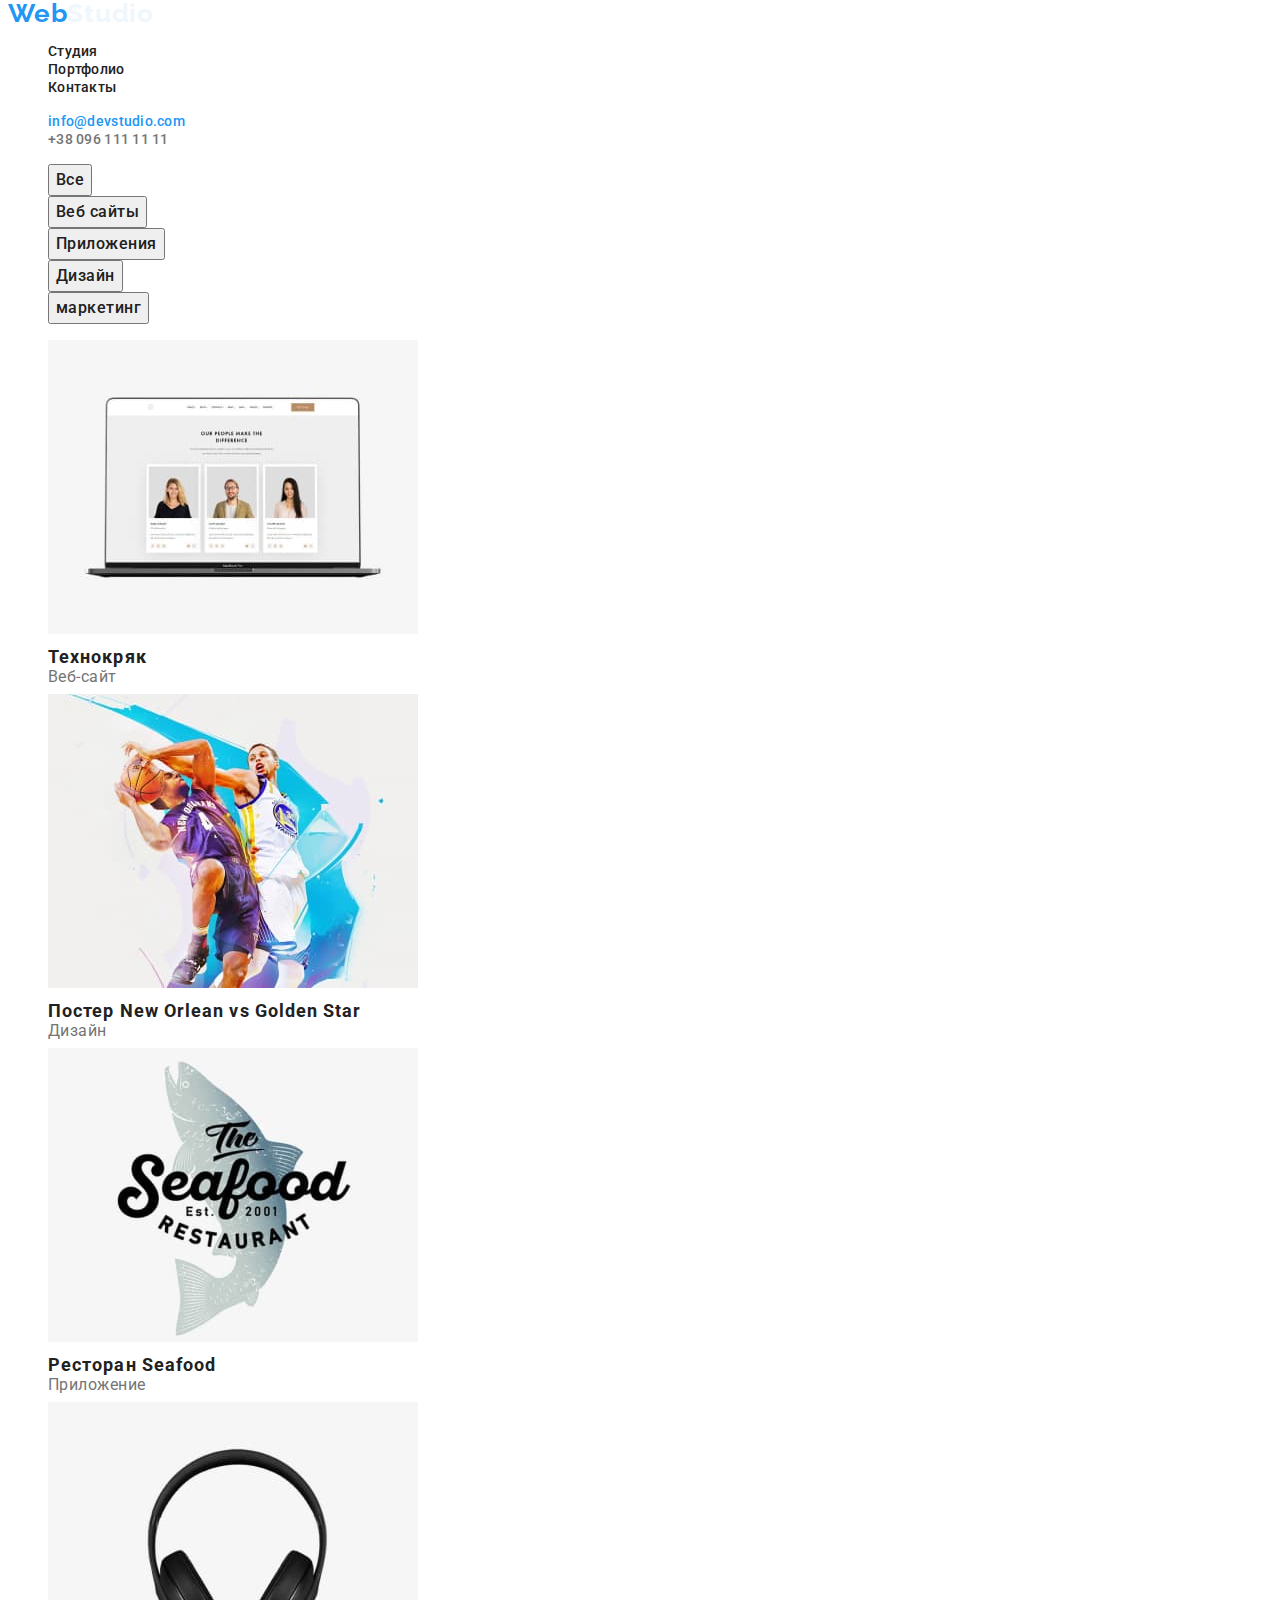
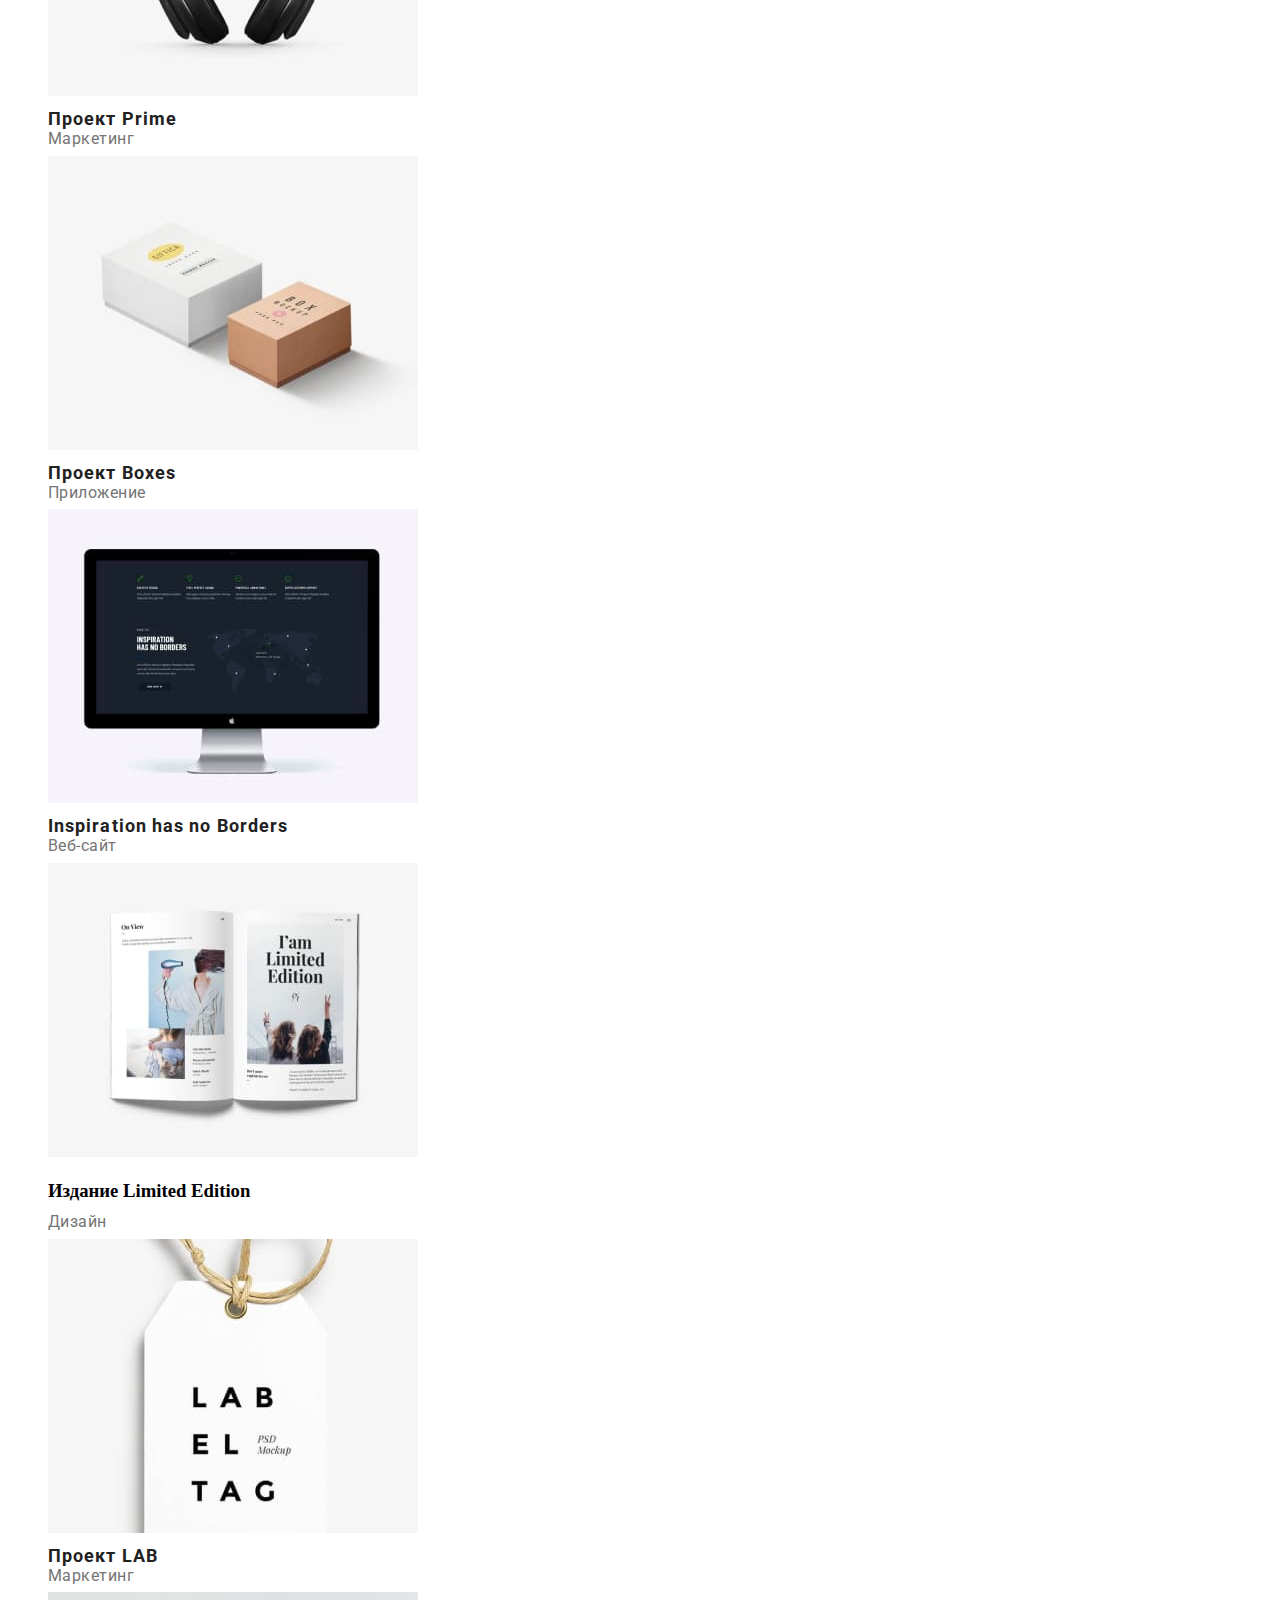
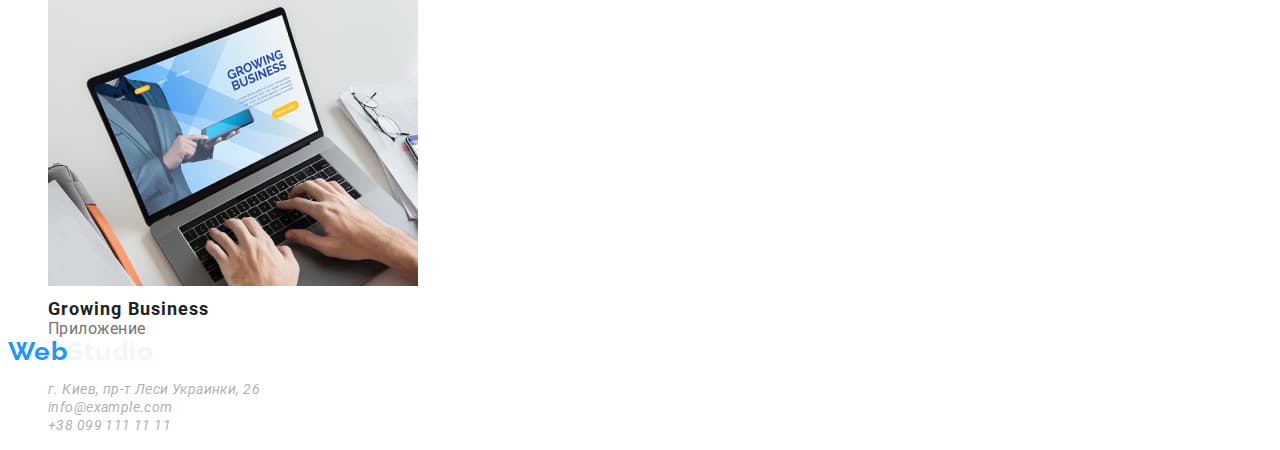
==== portfolio.html @ b76dba3f "Add files via upload" ====
<!DOCTYPE html>
<html lang="RU">
<head>
    <meta charset="UTF-8">
    <meta http-equiv="X-UA-Compatible" content="IE=edge">
    <meta name="viewport" content="width=device-width, initial-scale=1.0">
    <title>Document</title>
    <link rel="preconnect" href="https://fonts.googleapis.com">
    <link rel="preconnect" href="https://fonts.gstatic.com" crossorigin>
    <link href="https://fonts.googleapis.com/css2?family=Raleway:wght@700&family=Roboto:wght@400;500;700&display=swap" rel="stylesheet">
    <link rel="stylesheet" href="./css/styles2.css"/>
</head>
<body>
<!--HEADER-->
    <header>
    <nav class="">
        <a href=""  class="log"  >
            <span class="logotipe">Web</span><span class="logotipp">Studio</span> 
        </a>
        <ul>
            <li><a class="menu-li" href="">Студия</a></li>
            <li><a class="menu-li" href="">Портфолио</a></li>
            <li><a class="menu-li" href="">Контакты</a></li>
        </ul>
        </nav>
        <ul>
        <li><a  class="contact-maill"  href="mailto:info@devstudio.com">info@devstudio.com</a></li>
        <li><a  class="contact-phoun-number"  href="tel:+38096111111">+38 096 111 11 11</a></li>
        </ul> 
    </header>
<!--HEADER-->
<!--HERO---->
    <main>
        <h1 hidden>Кнопки</h1>
        <ul>
            <li><button class="but" type="button">Все</button> </li>
            <li><button class="but" type="button">Веб сайты</button> </li>
            <li><button class="but" type="button">Приложения</button> </li>
            <li><button class="but" type="button">Дизайн</button> </li>
            <li><button class="but" type="button">маркетинг</button> </li>
        </ul>
        <section>
                <h2 hidden>Картинки и опиание</h2>
                <ul>
                <li>
                    <img src="./images/portfolio/pipl.jpg" alt="" width="370" height="294">
                    <h3 class="proekt">Технокряк</h3>
                    <p class="proek" lang="">Веб-сайт</p>
                </li>
                <li>
                   <img src="./images/portfolio/bol.jpg"   alt="" width="370" height="294">
                   <h3 class="proekt">Постер <span lang="en">New Orlean vs Golden Star</span> </h3>
                   <p class="proek" lang="">Дизайн</p>
                </li>
                <li>
                    <img src="./images/portfolio/fish.jpg" alt="" width="370" height="294">
                    <h3 class="proekt">Ресторан <span lang="en">Seafood</span></h3>
                    <p class="proek" lang="">Приложение</p>
                </li>
                <li>
                    <img src="./images/portfolio/song.jpg" alt="" width="370" height="294">
                    <h3 class="proekt">Проект <span lang="en">Prime</span></h3>
                    <p class="proek" lang="">Маркетинг</p>
                </li>
                <li>
                    <img src="./images/portfolio/box.jpg" alt="" width="370" height="294">
                    <h3 class="proekt">Проект <span lang="en">Boxes</span></h3>
                    <p class="proek" lang="">Приложение</p>
                </li>
                <li>
                    <img src="./images/portfolio/monitor.jpg" alt="" width="370" height="294">
                     <h3 class="proekt"> Inspiration has no Borders</h3>
                     <p class="proek" lang="">Веб-сайт</p>
                </li>
                <li>
                    <img src="./images/portfolio/book.jpg" alt="" width="370" height="294">
                    <h3 class="">Издание Limited Edition</h3>
                    <p class="proek" lang="">Дизайн</p>
                </li>
                <li>
                    <img src="./images/portfolio/magazin.jpg" alt="" width="370" height="294">
                    <h3 class="proekt">Проект LAB</h3>
                    <p class="proek" lang="">Маркетинг</p>
                </li>
                <li>
                    <img src="./images/portfolio/nout.jpg" alt="" width="370" height="294">
                    <h3 class="proekt"><span lang="en">Growing Business</span></h3>
                    <p class="proek" lang="">Приложение</p>
                </li>
               </ul>
        </section>
    </main>
<!--HERO---->
<!--FOOTER-->
    <footer>
        <a id="logi"  href="">
            <span class="logotipe">Web</span><span class="logotipp">Studio</span> 
        </a>
    <address>
        <ul>
            <li><a class="rif" href="">г. Киев, пр-т Леси Украинки, 26

            </a>
        </li>
            <li><a class="rif" href="mailto:info@example.com">info@example.com

            </a>
        </li>
            <li><a class="rif" href="tel:+380991111111">+38 099 111 11 11

            </a>
        </li>
        </ul>

    </address>
</footer>
<!--FOOTER-->
</body>
</html>
---- css/styles2.css ----
/* ul, 
ol {
    list-style: none;
} */

a {
    text-decoration: none;
}

.list {
    list-style: none;
}
li {
    list-style-type:none
}
/*--HEADER--*/
.logotipe {
    font-family: 'Raleway';
font-weight: 700;
font-size: 26px;
line-height: 1.19px;
/* identical to box height */

letter-spacing: 0.03em;

color: #2196F3;
}

.logotipp {
    font-family: 'Raleway';
    font-weight: 700;
    font-size: 26px;
    line-height: 1.19px; 
    letter-spacing: 0.03em;
    color: #010101;
}
.menu-li {
    font-family: 'Roboto';
font-weight: 500;
font-size: 14px;
line-height: 1.14px;
letter-spacing: 0.02em;

color: #212121;
}
.menu-li:hover,
.menu-li:focus {
    color: #2196F3;
}
.contact-phoun-number {
    font-family: 'Roboto';
font-weight: 500;
font-size: 14px;
line-height: 1.14px;
letter-spacing: 0.02em;
color: #757575;
}


.contact-maill { 
    font-family: 'Roboto';
    font-weight: 500;
    font-size: 14px;
    line-height: 1.14px;
    letter-spacing: 0.02em;
    color: #2196F3;
}
/*--/======================HEADER--*/

/*============HERO==========================*/

.but {
    font-family: 'Roboto';
    font-style: normal;
    font-weight: 500;
    font-size: 16px;
    line-height: 26px;
    /* identical to box height, or 162% */
    
    text-align: center;
    letter-spacing: 0.03em;
    
    color: #212121;
}
.but:hover,
.but:focus {
    background-color: #2196F3;
    color: #FFFFFF;
}
.proekt {
    font-family: 'Roboto';
    font-weight: 700;
    font-size: 18px;
    line-height: 2px;
    /* identical to box height, or 200% */
    
    letter-spacing: 0.06em;
    color: #212121;
}
.proek {
    font-family: 'Roboto';
font-weight: 400;
font-size: 16px;
line-height: 1.87px;
/* identical to box height, or 188% */

letter-spacing: 0.03em;

color: #757575;

}
/*============+HERO==========================*/

/*=================FOOTER====================*/

.logotipe {
    font-family: 'Raleway';
font-weight: 700;
font-size: 26px;
line-height: 1.19px;
/* identical to box height */

letter-spacing: 0.03em;

color: #2196F3;
}

.logotipp {
    font-family: 'Raleway';
    font-weight: 700;
    font-size: 26px;
    line-height: 1.19px;
    /* identical to box height */
    
    letter-spacing: 0.03em;
    
    color: #eff7fd;
}
.rif {
    font-family: 'Roboto';
font-weight: 400;
font-size: 14px;
line-height: 1.71px;
/* or 171% */

letter-spacing: 0.03em;

color: rgba(124, 119, 119, 0.6);
}
/*=================FOOTER====================*/
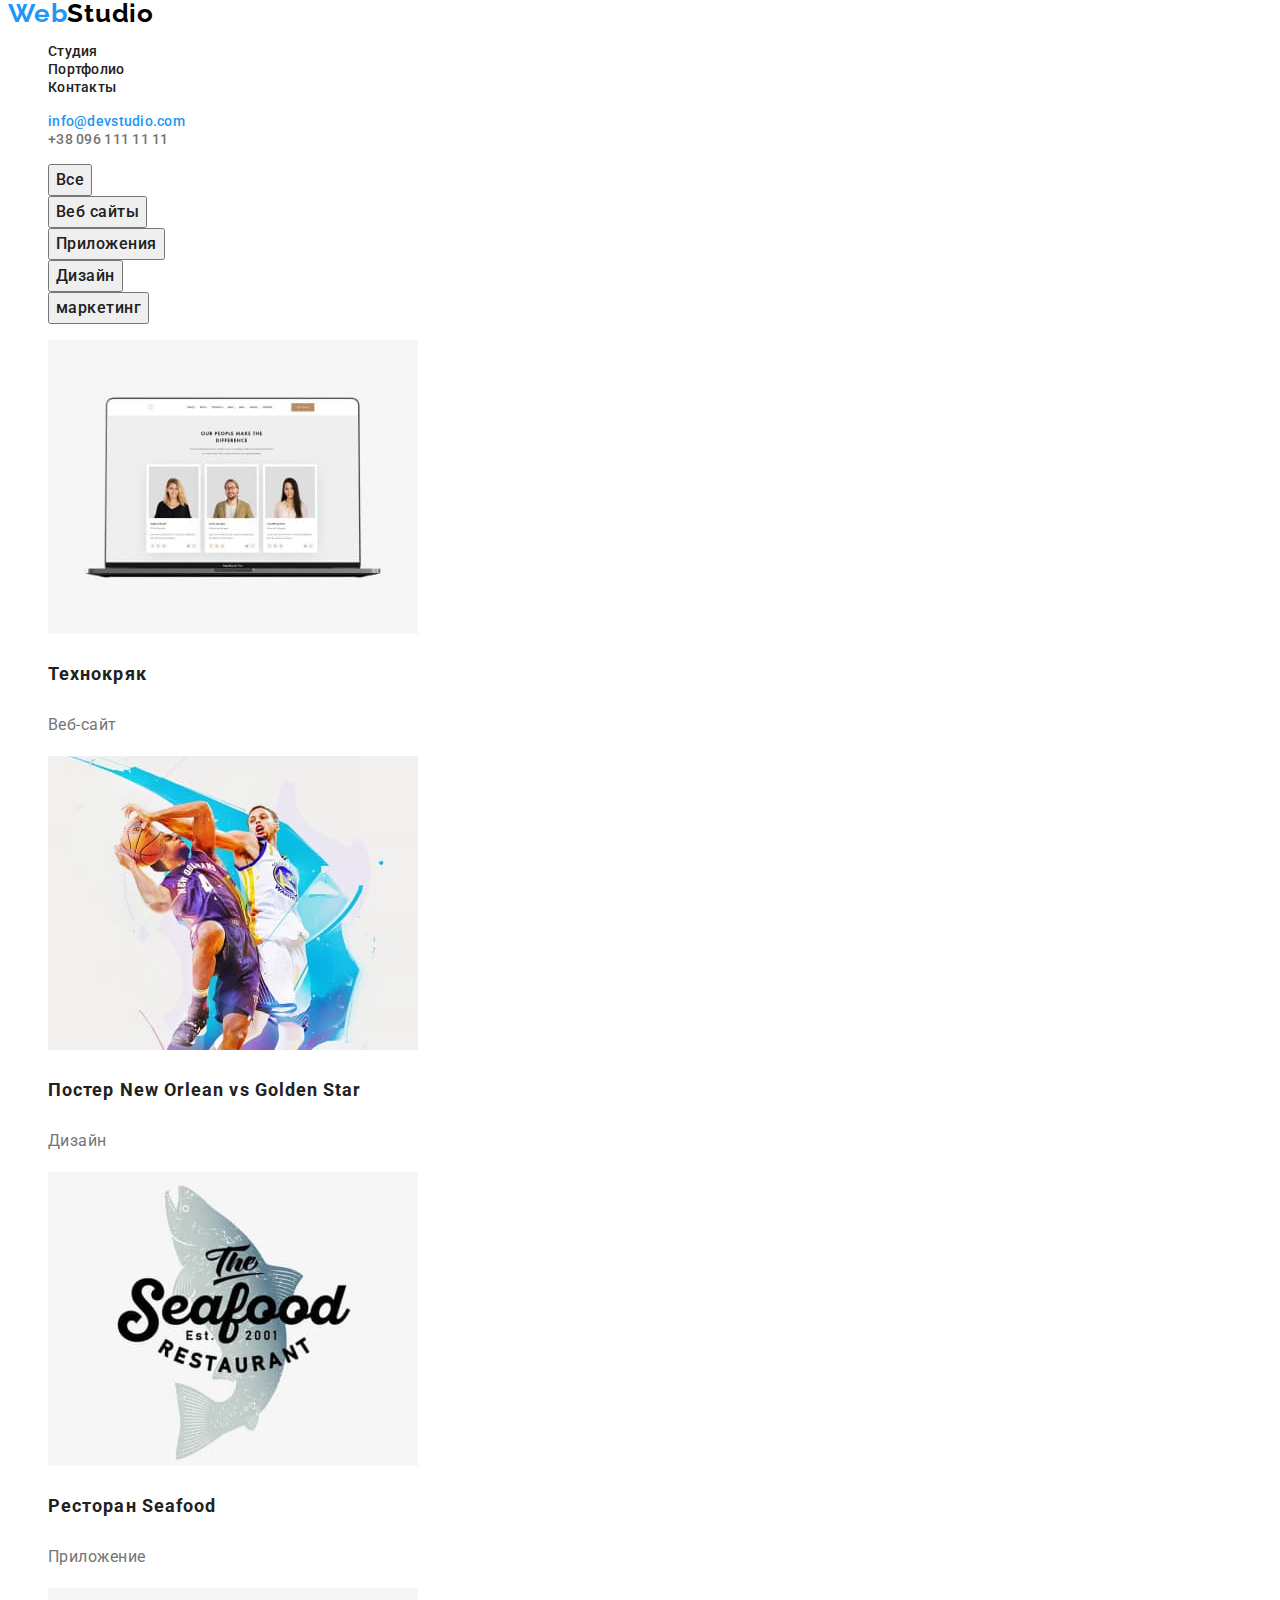
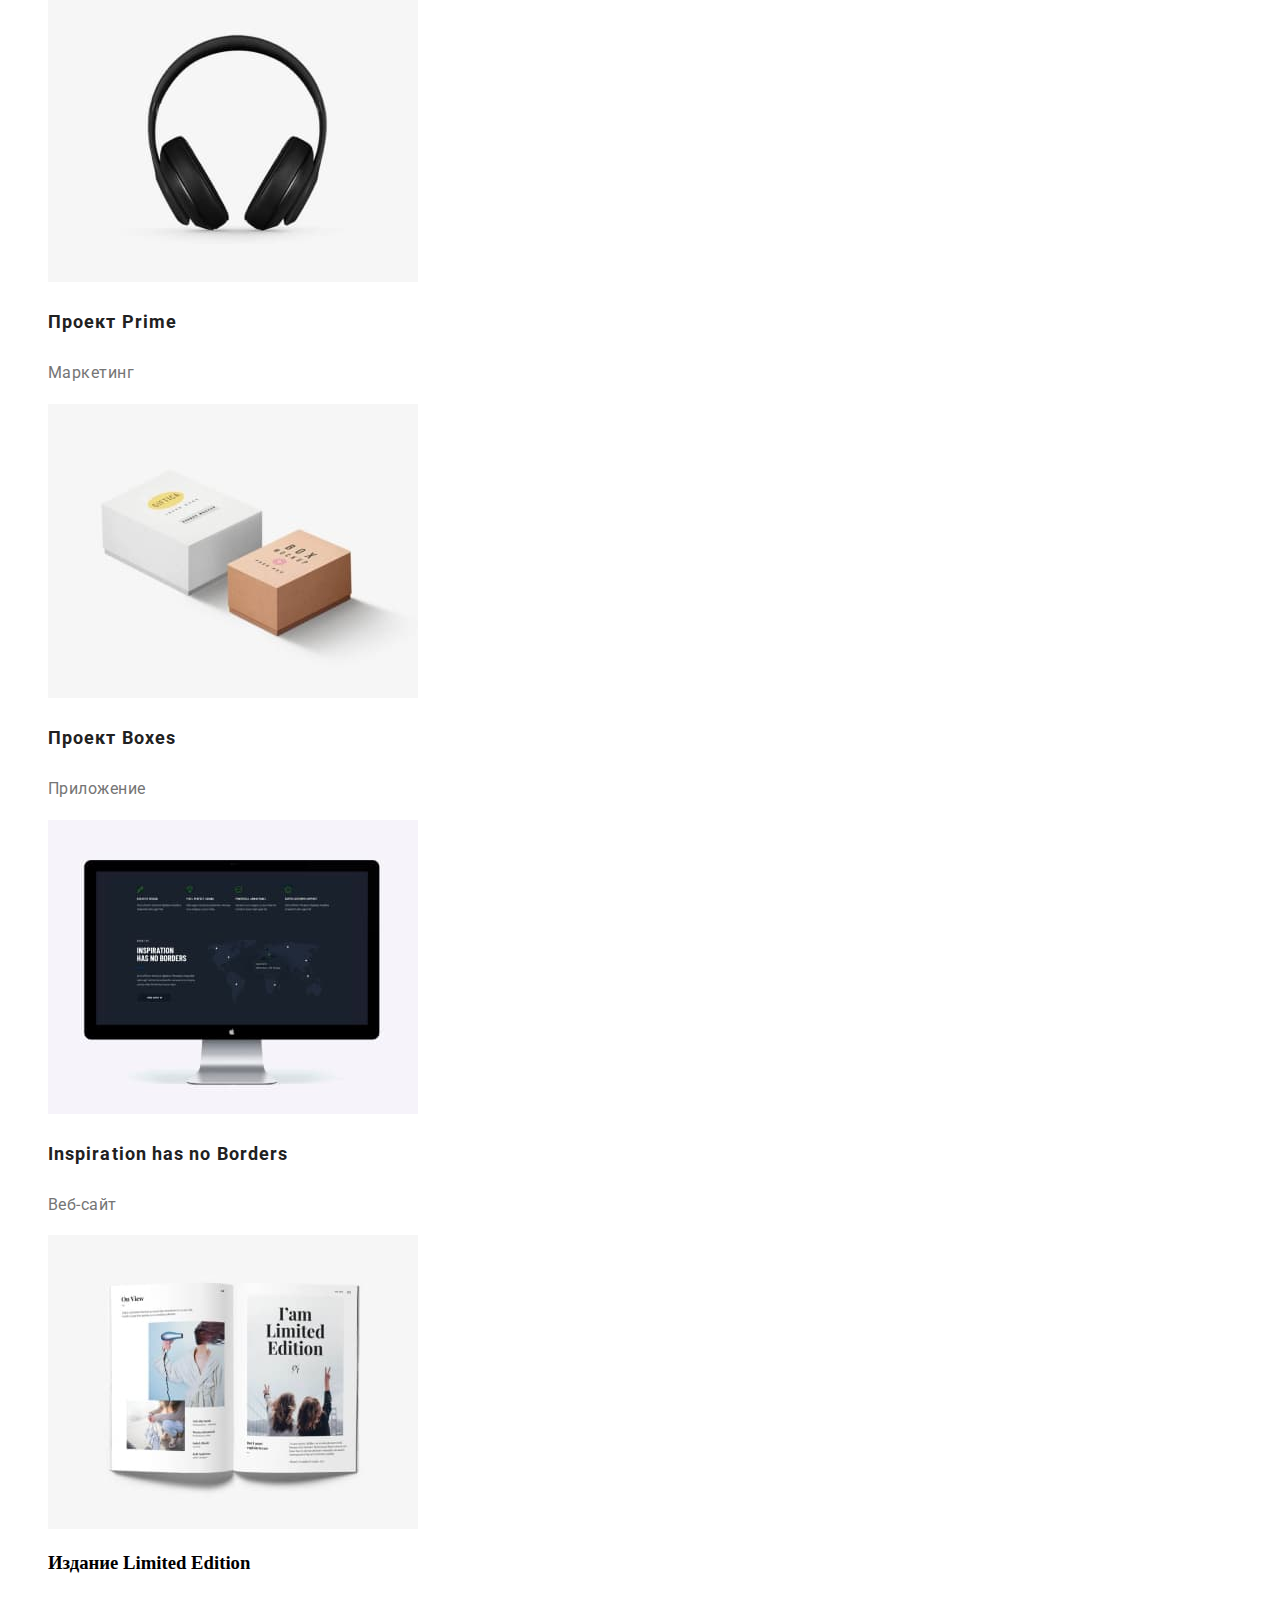
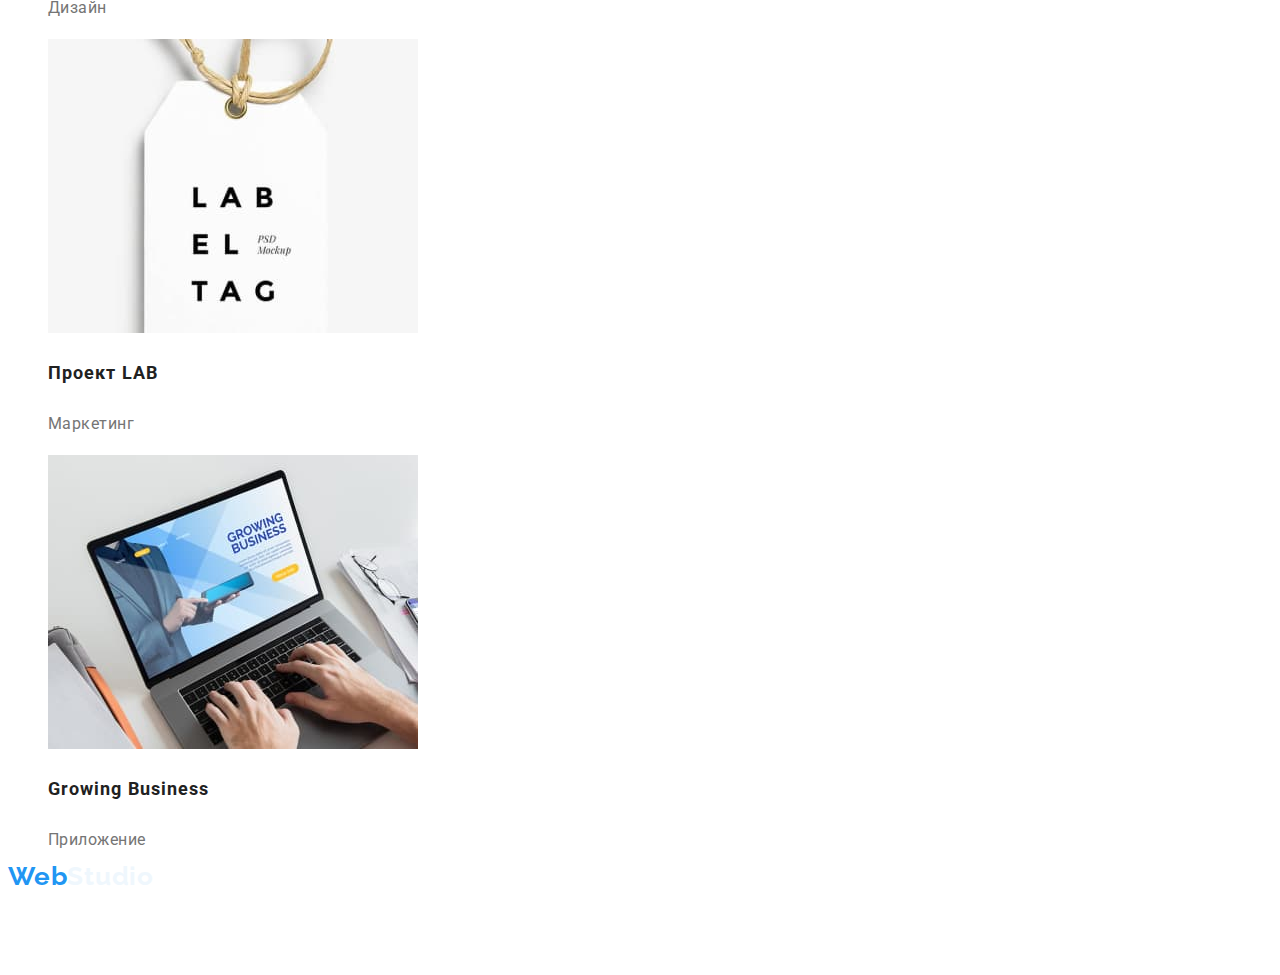
==== commit e65f33a6: "Add files via upload" ====
--- a/portfolio.html
+++ b/portfolio.html
@@ -15,7 +15,7 @@
     <header>
     <nav class="">
         <a href=""  class="log"  >
-            <span class="logotipe">Web</span><span class="logotipp">Studio</span> 
+            <span class="logotipe">Web</span><span class="logotip">Studio</span> 
         </a>
         <ul>
             <li><a class="menu-li" href="">Студия</a></li>
@@ -31,15 +31,15 @@
 <!--HEADER-->
 <!--HERO---->
     <main>
-        <h1 hidden>Кнопки</h1>
-        <ul>
+        <section>
+            <h1 hidden>Кнопки</h1>
+            <ul>
             <li><button class="but" type="button">Все</button> </li>
             <li><button class="but" type="button">Веб сайты</button> </li>
             <li><button class="but" type="button">Приложения</button> </li>
             <li><button class="but" type="button">Дизайн</button> </li>
             <li><button class="but" type="button">маркетинг</button> </li>
-        </ul>
-        <section>
+            </ul>
                 <h2 hidden>Картинки и опиание</h2>
                 <ul>
                 <li>
--- a/css/styles2.css
+++ b/css/styles2.css
@@ -6,6 +6,12 @@
 a {
     text-decoration: none;
 }
+:root {
+    --knob-color: #2196F3;
+    --text-color: #212121;;
+    --whitey-color: #FFFFFF;
+    --mail-color:  #757575; 
+}
 
 .list {
     list-style: none;
@@ -13,12 +19,16 @@
 li {
     list-style-type:none
 }
+.rif {
+    font-style: normal;
+}
+
 /*--HEADER--*/
 .logotipe {
     font-family: 'Raleway';
 font-weight: 700;
 font-size: 26px;
-line-height: 1.19px;
+line-height: 1.19;
 /* identical to box height */
 
 letter-spacing: 0.03em;
@@ -26,7 +36,7 @@
 color: #2196F3;
 }
 
-.logotipp {
+.logotip {
     font-family: 'Raleway';
     font-weight: 700;
     font-size: 26px;
@@ -35,35 +45,35 @@
     color: #010101;
 }
 .menu-li {
-    font-family: 'Roboto';
+    font-family: 'Roboto',sans-serif;
 font-weight: 500;
 font-size: 14px;
-line-height: 1.14px;
+line-height: 1.14;
 letter-spacing: 0.02em;
 
-color: #212121;
+color: var(--text-color);
 }
 .menu-li:hover,
 .menu-li:focus {
-    color: #2196F3;
+    color: var(--knob-color);
 }
 .contact-phoun-number {
-    font-family: 'Roboto';
+    font-family: 'Roboto',sans-serif;
 font-weight: 500;
 font-size: 14px;
-line-height: 1.14px;
+line-height: 1.14;
 letter-spacing: 0.02em;
-color: #757575;
+color: var(--mail-color);
 }
 
 
 .contact-maill { 
-    font-family: 'Roboto';
+    font-family: 'Roboto',sans-serif;
     font-weight: 500;
     font-size: 14px;
-    line-height: 1.14px;
+    line-height: 1.14;
     letter-spacing: 0.02em;
-    color: #2196F3;
+    color: var(--knob-color);
 }
 /*--/======================HEADER--*/
 
@@ -80,33 +90,33 @@
     text-align: center;
     letter-spacing: 0.03em;
     
-    color: #212121;
+    color: var(--text-color);
 }
 .but:hover,
 .but:focus {
-    background-color: #2196F3;
-    color: #FFFFFF;
+    background-color: var(--knob-color);
+    color: var(--whitey-color);
 }
 .proekt {
-    font-family: 'Roboto';
+    font-family: 'Roboto',sans-serif;
     font-weight: 700;
     font-size: 18px;
-    line-height: 2px;
+    line-height: 2;
     /* identical to box height, or 200% */
     
     letter-spacing: 0.06em;
-    color: #212121;
+    color: var(--text-color);
 }
 .proek {
-    font-family: 'Roboto';
+    font-family: 'Roboto',sans-serif;
 font-weight: 400;
 font-size: 16px;
-line-height: 1.87px;
+line-height: 1.87;
 /* identical to box height, or 188% */
 
 letter-spacing: 0.03em;
 
-color: #757575;
+color: var(--mail-color);
 
 }
 /*============+HERO==========================*/
@@ -122,7 +132,7 @@
 
 letter-spacing: 0.03em;
 
-color: #2196F3;
+color: var(--knob-color);
 }
 
 .logotipp {
@@ -137,7 +147,7 @@
     color: #eff7fd;
 }
 .rif {
-    font-family: 'Roboto';
+    font-family: 'Roboto',sans-serif;
 font-weight: 400;
 font-size: 14px;
 line-height: 1.71px;
@@ -145,6 +155,6 @@
 
 letter-spacing: 0.03em;
 
-color: rgba(124, 119, 119, 0.6);
+color: rgba(255, 255, 255, 0.6);
 }
 /*=================FOOTER====================*/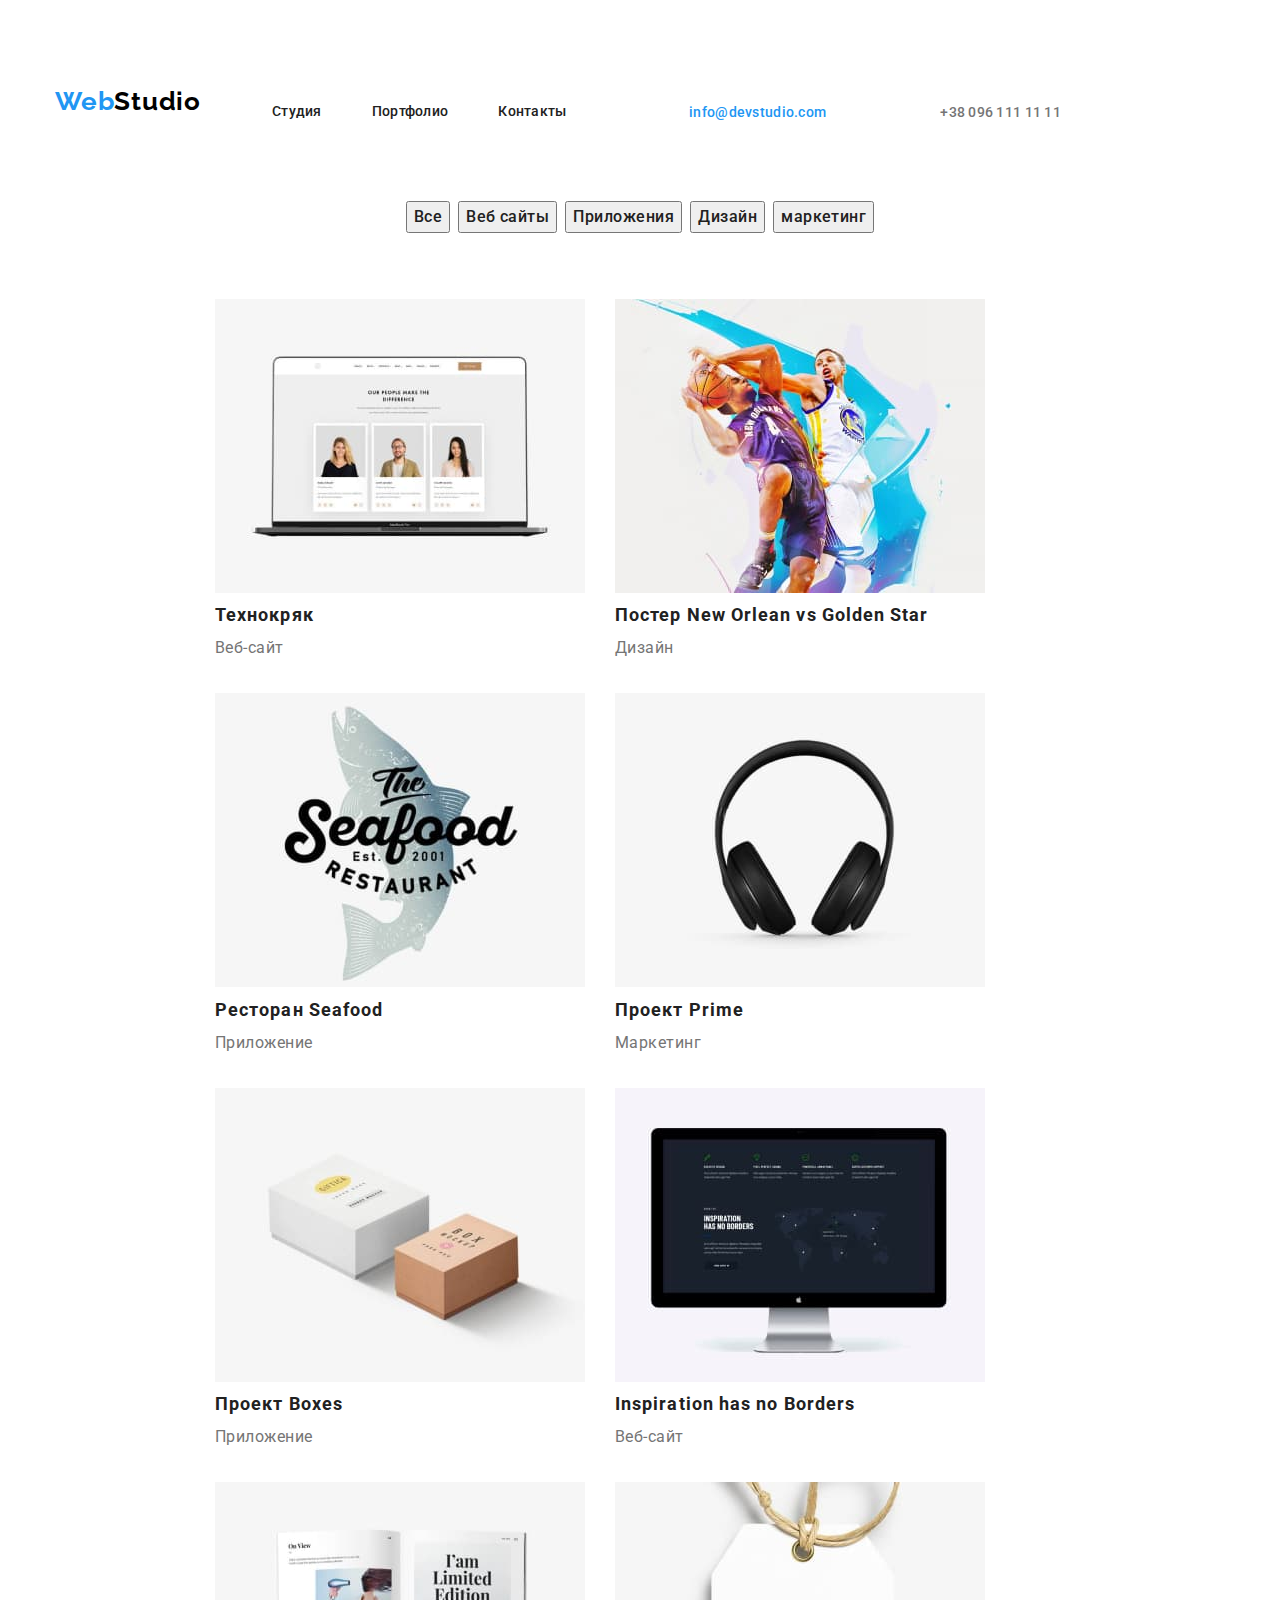
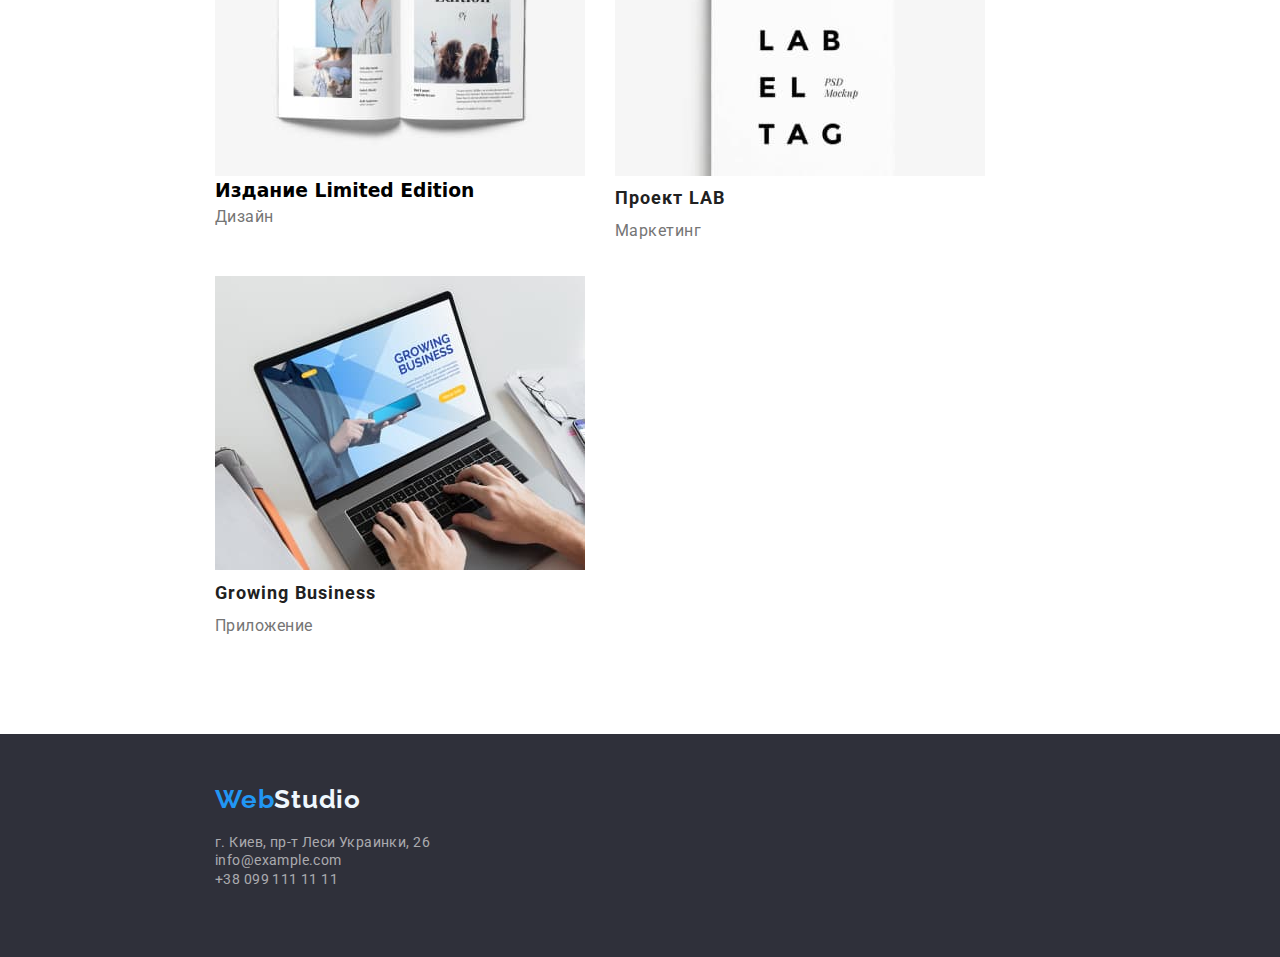
==== commit 3ab2d4b9: "Add files via upload" ====
--- a/portfolio.html
+++ b/portfolio.html
@@ -8,40 +8,55 @@
     <link rel="preconnect" href="https://fonts.googleapis.com">
     <link rel="preconnect" href="https://fonts.gstatic.com" crossorigin>
     <link href="https://fonts.googleapis.com/css2?family=Raleway:wght@700&family=Roboto:wght@400;500;700&display=swap" rel="stylesheet">
+    <link rel="stylesheet" href="https://cdn.jsdelivr.net/npm/modern-normalize@1.1.0/modern-normalize.min.css">
     <link rel="stylesheet" href="./css/styles2.css"/>
 </head>
 <body>
 <!--HEADER-->
-    <header>
-    <nav class="">
+    <header class="page-header">
+   <div class="container page-header-container">
+    <nav class="page-nav">
         <a href=""  class="log"  >
             <span class="logotipe">Web</span><span class="logotip">Studio</span> 
         </a>
-        <ul>
-            <li><a class="menu-li" href="">Студия</a></li>
-            <li><a class="menu-li" href="">Портфолио</a></li>
-            <li><a class="menu-li" href="">Контакты</a></li>
+        <ul class="menu-li">
+            <li class="menu-item"><a class="menu-li" href="">Студия</a></li>
+            <li class="menu-item"><a class="menu-li" href="">Портфолио</a></li>
+            <li class="menu-item"><a class="menu-li" href="">Контакты</a></li>
         </ul>
         </nav>
-        <ul>
-        <li><a  class="contact-maill"  href="mailto:info@devstudio.com">info@devstudio.com</a></li>
-        <li><a  class="contact-phoun-number"  href="tel:+38096111111">+38 096 111 11 11</a></li>
+        <ul class="contact">
+        <li class="contact"><a class="contact-maill"  href="mailto:info@devstudio.com">info@devstudio.com</a></li>
+        <li class="contact"><a class="contact-phoun-number"  href="tel:+38096111111">+38 096 111 11 11</a></li>
         </ul> 
+    </div>
     </header>
 <!--HEADER-->
 <!--HERO---->
-    <main>
-        <section>
+    <main class="porfokio-page">
+        <section class="section section-project">
+            <div class="conteiner">
             <h1 hidden>Кнопки</h1>
-            <ul>
-            <li><button class="but" type="button">Все</button> </li>
-            <li><button class="but" type="button">Веб сайты</button> </li>
-            <li><button class="but" type="button">Приложения</button> </li>
-            <li><button class="but" type="button">Дизайн</button> </li>
-            <li><button class="but" type="button">маркетинг</button> </li>
+            <ul class="menu-but">
+            <li class="button-item">
+                <button class="but" type="button">Все</button> 
+            </li>
+            <li class="button-item">
+                <button class="but" type="button">Веб сайты</button> 
+            </li>
+            <li class="button-item">
+                <button class="but" type="button">Приложения</button> 
+            </li>
+            <li class="button-item">
+                <button class="but" type="button">Дизайн</button> 
+            </li>
+            <li class="button-item">
+                <button class="but" type="button">маркетинг</button> 
+            </li>
             </ul>
+            </div>
                 <h2 hidden>Картинки и опиание</h2>
-                <ul>
+                <ul class="photo-top">
                 <li>
                     <img src="./images/portfolio/pipl.jpg" alt="" width="370" height="294">
                     <h3 class="proekt">Технокряк</h3>
@@ -92,11 +107,14 @@
     </main>
 <!--HERO---->
 <!--FOOTER-->
-    <footer>
+    <footer class="footer">
+        <section class="end">
+            <div class="logo-div">
         <a id="logi"  href="">
             <span class="logotipe">Web</span><span class="logotipp">Studio</span> 
         </a>
-    <address>
+            </div>
+    <address class="adres">
         <ul>
             <li><a class="rif" href="">г. Киев, пр-т Леси Украинки, 26
 
@@ -111,8 +129,8 @@
             </a>
         </li>
         </ul>
-
-    </address>
+     </address>
+    </section>
 </footer>
 <!--FOOTER-->
 </body>
--- a/css/styles2.css
+++ b/css/styles2.css
@@ -5,6 +5,13 @@
 
 a {
     text-decoration: none;
+}
+.container {
+    width: 1200px;
+    margin-left: auto;
+    margin-right: auto;
+    padding-left: 15px;
+    padding-right: 15px;
 }
 :root {
     --knob-color: #2196F3;
@@ -12,7 +19,17 @@
     --whitey-color: #FFFFFF;
     --mail-color:  #757575; 
 }
-
+h1, h2, h3, p {
+    margin-top: 0;
+    margin-bottom: 0;
+    padding-left: 0;
+}
+
+ul,ol {
+    margin-top: o;
+    margin-bottom: 0;
+    padding-left: 0;
+}
 .list {
     list-style: none;
 }
@@ -24,6 +41,27 @@
 }
 
 /*--HEADER--*/
+.menu-item:not(:last-child) {
+    margin-right: 50px;
+
+}
+.menu-li {
+    display: flex;
+    align-items: center;
+}
+.log {
+    margin-right: 71px;
+}
+.page-header {
+    padding-top: 25px;
+    border-width: 0 0 1rem 0;
+    border: #ececec;
+}
+.page-header-container {
+    display: flex;
+    align-items: center;
+    justify-content: space-between;
+}
 .logotipe {
     font-family: 'Raleway';
 font-weight: 700;
@@ -35,6 +73,7 @@
 
 color: #2196F3;
 }
+
 
 .logotip {
     font-family: 'Raleway';
@@ -65,8 +104,21 @@
 letter-spacing: 0.02em;
 color: var(--mail-color);
 }
-
-
+.page-nav {
+    display: flex;
+    align-items: center;
+}
+.contact {
+    display: flex;
+    margin-right: 50px;
+    padding: 32px;
+}
+
+.contact {
+    display: flex;
+    margin-right: 50px;
+    padding: 32px;
+}
 .contact-maill { 
     font-family: 'Roboto',sans-serif;
     font-weight: 500;
@@ -78,6 +130,27 @@
 /*--/======================HEADER--*/
 
 /*============HERO==========================*/
+.photo-top {
+   display: flex;
+   flex-wrap: wrap;
+   padding-top: 50px;
+   padding-bottom: 94px;
+   margin-left: 215px;
+   gap: 30px;
+}
+
+.button-item:not last(child) {
+    margin-right: 8px;
+
+}
+.menu-but {
+    display: flex;
+    align-items: center;
+    justify-content: center;
+    flex-wrap: wrap;
+    gap: 8px;
+    margin-bottom: 34;
+}
 
 .but {
     font-family: 'Roboto';
@@ -91,6 +164,7 @@
     letter-spacing: 0.03em;
     
     color: var(--text-color);
+   
 }
 .but:hover,
 .but:focus {
@@ -122,6 +196,20 @@
 /*============+HERO==========================*/
 
 /*=================FOOTER====================*/
+.footer {
+    padding-top: 60px;
+    padding-bottom: 60px;
+    background: #2F303A;
+}
+
+.logo-div {
+    margin-left: 215px;
+    margin-bottom: 20px;
+}
+.adres {
+    margin-left: 215px;
+    margin-bottom: 9px;
+}
 
 .logotipe {
     font-family: 'Raleway';
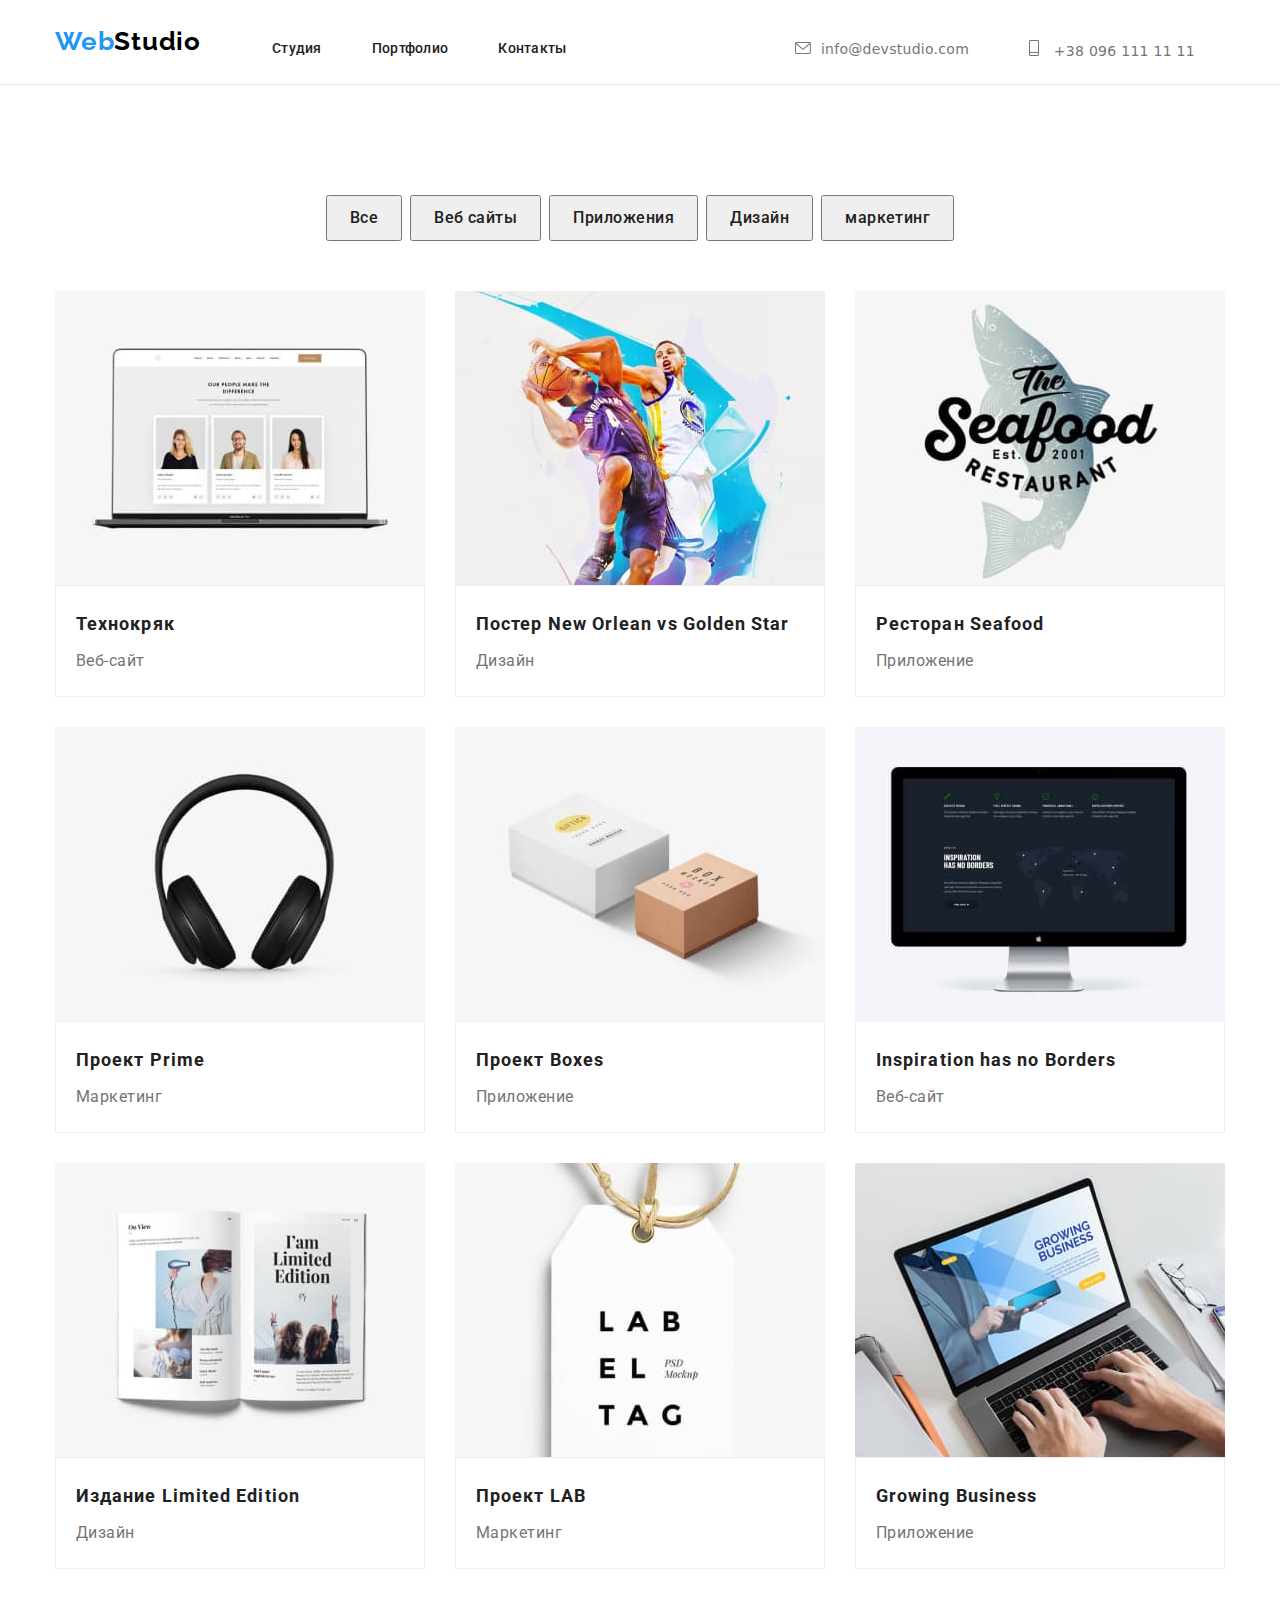
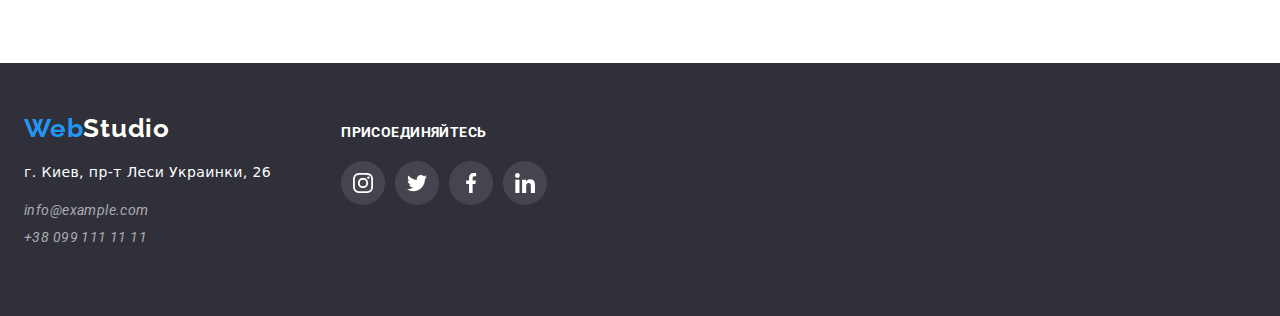
==== commit 47c34faf: "Add files via upload" ====
--- a/portfolio.html
+++ b/portfolio.html
@@ -20,22 +20,42 @@
             <span class="logotipe">Web</span><span class="logotip">Studio</span> 
         </a>
         <ul class="menu-li">
-            <li class="menu-item"><a class="menu-li" href="">Студия</a></li>
+            <li class="menu-item"><a class="menu-li" href="./index.html">Студия</a></li>
             <li class="menu-item"><a class="menu-li" href="">Портфолио</a></li>
             <li class="menu-item"><a class="menu-li" href="">Контакты</a></li>
         </ul>
         </nav>
         <ul class="contact">
-        <li class="contact"><a class="contact-maill"  href="mailto:info@devstudio.com">info@devstudio.com</a></li>
-        <li class="contact"><a class="contact-phoun-number"  href="tel:+38096111111">+38 096 111 11 11</a></li>
+        <li class="contact-m">
+            <a class="contact-maill"  href="mailto:info@devstudio.com">
+                info@devstudio.com
+                <div class="contact-maill-cont">
+                    <svg class="contact-maill-svg" width="16px" height="12px">
+                        <use href="./images/mail-tel/symbol-defs.svg#icon-mailll1"></use>
+                    </svg>
+    
+                   </div>
+            </a>
+        </li>
+        <li class="contact-m">
+            <a class="contact-maill"  href="tel:+38096111111">
+            
+            <div class="contact-maill-cont">
+                <svg class="contact-maill-svg" width="10px" height="16px">
+                    <use href="./images/mail-tel/symbol-defs.svg#icon-telefo1"></use>
+                </svg>
+                +38 096 111 11 11
+            </div>
+        </a>
+    </li>
         </ul> 
     </div>
     </header>
 <!--HEADER-->
 <!--HERO---->
-    <main class="porfokio-page">
+    <main class="porfolio-page">
         <section class="section section-project">
-            <div class="conteiner">
+            <div class="container">
             <h1 hidden>Кнопки</h1>
             <ul class="menu-but">
             <li class="button-item">
@@ -56,81 +76,146 @@
             </ul>
             </div>
                 <h2 hidden>Картинки и опиание</h2>
-                <ul class="photo-top">
-                <li>
-                    <img src="./images/portfolio/pipl.jpg" alt="" width="370" height="294">
+                <ul class="container photo-top">
+                <li class="project-photo-top">
+                    <a href="">
+                    <img  class="imphoto" src="./images/portfolio/pipl.jpg" alt="" width="370" height="294">
+                    </a>
+                    <div class="foto-div">
                     <h3 class="proekt">Технокряк</h3>
                     <p class="proek" lang="">Веб-сайт</p>
-                </li>
-                <li>
-                   <img src="./images/portfolio/bol.jpg"   alt="" width="370" height="294">
+                    </div>
+                </li>
+                <li class="project-photo-top">
+                   <a href="">
+                   <img class="imphoto" src="./images/portfolio/bol.jpg"   alt="" width="370" height="294">
+                   </a>
+                   <div class="foto-div">
                    <h3 class="proekt">Постер <span lang="en">New Orlean vs Golden Star</span> </h3>
                    <p class="proek" lang="">Дизайн</p>
-                </li>
-                <li>
-                    <img src="./images/portfolio/fish.jpg" alt="" width="370" height="294">
+                   </div>
+                </li>
+                <li class="project-photo-top">
+                    <a href="">
+                    <img class="imphoto" src="./images/portfolio/fish.jpg" alt="" width="370" height="294">
+                    </a>
+                    <div class="foto-div">
                     <h3 class="proekt">Ресторан <span lang="en">Seafood</span></h3>
                     <p class="proek" lang="">Приложение</p>
-                </li>
-                <li>
-                    <img src="./images/portfolio/song.jpg" alt="" width="370" height="294">
+                    </div>
+                </li>
+                <li class="project-photo-top"> 
+                    <a href="">
+                    <img class="imphoto" src="./images/portfolio/song.jpg" alt="" width="370" height="294">
+                    </a>
+                    <div class="foto-div">
                     <h3 class="proekt">Проект <span lang="en">Prime</span></h3>
                     <p class="proek" lang="">Маркетинг</p>
-                </li>
-                <li>
-                    <img src="./images/portfolio/box.jpg" alt="" width="370" height="294">
+                    </div>
+                </li>
+                <li class="project-photo-top">
+                    <img class="imphoto" src="./images/portfolio/box.jpg" alt="" width="370" height="294">
+                    <div class="foto-div">
                     <h3 class="proekt">Проект <span lang="en">Boxes</span></h3>
                     <p class="proek" lang="">Приложение</p>
-                </li>
-                <li>
-                    <img src="./images/portfolio/monitor.jpg" alt="" width="370" height="294">
-                     <h3 class="proekt"> Inspiration has no Borders</h3>
+                    </div>
+                </li>
+                <li class="project-photo-top">
+                    <a href="">
+                    <img class="imphoto" src="./images/portfolio/monitor.jpg" alt="" width="370" height="294">
+                    </a>
+                     <div class="foto-div" >
+                    <h3 class="proekt"> Inspiration has no Borders</h3>
                      <p class="proek" lang="">Веб-сайт</p>
-                </li>
-                <li>
-                    <img src="./images/portfolio/book.jpg" alt="" width="370" height="294">
-                    <h3 class="">Издание Limited Edition</h3>
+                    </div>
+                </li>
+                <li class="project-photo-top">
+                    <a href="">
+                    <img class="imphoto" src="./images/portfolio/book.jpg" alt="" width="370" height="294">
+                    </a>
+                    <div class="foto-div" >
+                    <h3 class="proekt">Издание Limited Edition</h3>
                     <p class="proek" lang="">Дизайн</p>
-                </li>
-                <li>
-                    <img src="./images/portfolio/magazin.jpg" alt="" width="370" height="294">
+                    </div>
+                </li>
+                <li class="project-photo-top">
+                    <a href="">
+                    <img class="imphoto" src="./images/portfolio/magazin.jpg" alt="" width="370" height="294">
+                    </a>
+                    <div class="foto-div"> 
                     <h3 class="proekt">Проект LAB</h3>
                     <p class="proek" lang="">Маркетинг</p>
-                </li>
-                <li>
-                    <img src="./images/portfolio/nout.jpg" alt="" width="370" height="294">
+                    </div>
+                </li>
+                <li class="project-photo-top">
+                    <a href="">
+                    <img class="imphoto" src="./images/portfolio/nout.jpg" alt="" width="370" height="294">
+                    </a>
+                    <div class="foto-div">
                     <h3 class="proekt"><span lang="en">Growing Business</span></h3>
                     <p class="proek" lang="">Приложение</p>
+                    </div>
                 </li>
                </ul>
         </section>
     </main>
 <!--HERO---->
 <!--FOOTER-->
-    <footer class="footer">
-        <section class="end">
-            <div class="logo-div">
-        <a id="logi"  href="">
-            <span class="logotipe">Web</span><span class="logotipp">Studio</span> 
+<footer class="footer">
+    <div class="container log">
+        <div class=""
+    <a class="logo-footer"  href="">
+        <span class="logotipe">Web</span><span class="logotips">Studio</span> 
+    </a>
+    <address>
+            <p class="cl13" href="">г. Киев, пр-т Леси Украинки, 26</p>
+    <ul class="list">
+        <li class="cl2">
+            <a class="cl" href="mailto:info@example.com">info@example.com </a>
+    </li>
+        <li class="cl2">
+            <a class="cl" href="tel:+380991111111">+38 099 111 11 11</a>
+    </li>
+    </ul>
+</address>
+</div>
+<div class="social-network">
+    <h3 class="soc-foot-h3">присоединяйтесь</h3>
+    <div class="ссс">
+    <ul class="social-list-footer">
+        <li class="social-list-item">
+            <a href="" class="social-link-footer">
+                <svg class="soc-icon-footer" width="20" hight="20">
+                    <use href="./images/svg1-2-3/symbol-defs.svg#icon-instagram-2"></use>
+                </svg>
+            </a>
+        </li>
+        <li class="social-list-item">
+            <a href="" class="social-link-footer">
+                <svg class="soc-icon-footer" width="20" hight="20">
+                    <use href="./images/svg1-2-3/symbol-defs.svg#icon-twitter-1"></use>
+                </svg>
+            </a>
+        </li>
+        <li class="social-list-item">
+            <a href="" class="social-link-footer">
+                <svg class="soc-icon-footer" width="20" hight="20">
+                    <use href="./images/svg1-2-3/symbol-defs.svg#icon-facebook-1"></use>
+                </svg>
+            </a>
+        </li>
+    
+    <li class="social-list-item">
+        <a href="" class="social-link-footer">
+            <svg class="soc-icon-footer" width="20" hight="20">
+                <use href="./images/svg1-2-3/symbol-defs.svg#icon-linkedin-1"></use>
+            </svg>
         </a>
-            </div>
-    <address class="adres">
-        <ul>
-            <li><a class="rif" href="">г. Киев, пр-т Леси Украинки, 26
-
-            </a>
-        </li>
-            <li><a class="rif" href="mailto:info@example.com">info@example.com
-
-            </a>
-        </li>
-            <li><a class="rif" href="tel:+380991111111">+38 099 111 11 11
-
-            </a>
-        </li>
-        </ul>
-     </address>
-    </section>
+    </li>
+  </ul>
+ </div>
+    </div>
+    </div>
 </footer>
 <!--FOOTER-->
 </body>
--- a/css/styles2.css
+++ b/css/styles2.css
@@ -6,6 +6,7 @@
 a {
     text-decoration: none;
 }
+
 .container {
     width: 1200px;
     margin-left: auto;
@@ -14,6 +15,8 @@
     padding-right: 15px;
 }
 :root {
+    --font-family-main: 'Roboto', sans-serif;
+    --font-family-logo: 'Raleway', sans-serif;
     --knob-color: #2196F3;
     --text-color: #212121;;
     --whitey-color: #FFFFFF;
@@ -41,91 +44,158 @@
 }
 
 /*--HEADER--*/
+
+.page-header {
+    border-bottom: #ECECEC 1px solid;
+     padding-top: 24px;
+    padding-bottom: 24px;
+}
+
+.page-header-container {
+    display: flex;
+    align-items: center;
+    justify-content: space-between;
+}
+
+.page-nav {
+    display: flex;
+    align-items: center;
+}
+.contact {
+    display: flex;
+    align-items: center;
+}
+
+.contact-items :not(:last-child) {
+    margin-right: 50px;
+}
+
+.contact-items {
+    display: flex;
+    flex-direction: row-reverse;
+    font-family: var(--primary-font);
+    font-style: normal;
+    font-weight: 500;
+    font-size: 14px;
+    line-height: 1.14;
+    letter-spacing: 0.02em;
+    color: #757575;
+    margin-right: 50px;
+}
+
+.menu-li {
+    display: flex;
+    align-items: center;
+}
+.menu-link:hover,
+.menu-link:focus {
+    color: var(--accent-color) 
+}
+.log {
+    margin-right: 71px;
+}
+
+.logotipe {
+    font-family: 'Raleway';
+    font-weight: 700;
+    font-size: 26px;
+    line-height: 1.2; 
+    letter-spacing: 0.03em;
+    color:var(--knob-color)
+}
+
+.logotip {
+    font-family: 'Raleway';
+    font-weight: 700;
+    font-size: 26px;
+    line-height: 1.2; 
+    letter-spacing: 0.03em;
+    
+    color: black;
+}
+
 .menu-item:not(:last-child) {
     margin-right: 50px;
 
 }
+
+
 .menu-li {
-    display: flex;
-    align-items: center;
-}
-.log {
-    margin-right: 71px;
-}
-.page-header {
-    padding-top: 25px;
-    border-width: 0 0 1rem 0;
-    border: #ececec;
-}
-.page-header-container {
-    display: flex;
-    align-items: center;
-    justify-content: space-between;
-}
-.logotipe {
-    font-family: 'Raleway';
-font-weight: 700;
-font-size: 26px;
-line-height: 1.19;
-/* identical to box height */
-
-letter-spacing: 0.03em;
-
-color: #2196F3;
-}
-
-
-.logotip {
-    font-family: 'Raleway';
-    font-weight: 700;
-    font-size: 26px;
-    line-height: 1.19px; 
-    letter-spacing: 0.03em;
-    color: #010101;
-}
-.menu-li {
-    font-family: 'Roboto',sans-serif;
+    font-family: 'Roboto', sans-serif;
 font-weight: 500;
 font-size: 14px;
 line-height: 1.14;
 letter-spacing: 0.02em;
-
-color: var(--text-color);
+margin-left: auto;
+
+color:var(--text-color);
 }
 .menu-li:hover,
 .menu-li:focus {
     color: var(--knob-color);
 }
 .contact-phoun-number {
-    font-family: 'Roboto',sans-serif;
-font-weight: 500;
-font-size: 14px;
-line-height: 1.14;
-letter-spacing: 0.02em;
-color: var(--mail-color);
-}
-.page-nav {
-    display: flex;
-    align-items: center;
-}
-.contact {
-    display: flex;
-    margin-right: 50px;
-    padding: 32px;
-}
-
-.contact {
-    display: flex;
-    margin-right: 50px;
-    padding: 32px;
-}
-.contact-maill { 
-    font-family: 'Roboto',sans-serif;
+    display: flex;
+    flex-direction: row-reverse;
+    font-family: var(--primary-font);
+    font-style: normal;
     font-weight: 500;
     font-size: 14px;
     line-height: 1.14;
     letter-spacing: 0.02em;
-    color: var(--knob-color);
+    color: #757575;
+
+}
+ .menu-link-list {
+    font-family: 'Roboto', sans-serif;
+    font-weight: 500;
+    font-size: 14px;
+    line-height: 1.14px;
+    letter-spacing: 0.02em;
+    color:#757575;
+}
+
+.contact-maill { 
+    display: flex;
+    flex-direction: row-reverse;
+    font-family: var(--primary-font);
+    font-style: normal;
+    font-weight: 500;
+    font-size: 14px;
+    line-height: 1.14;
+    letter-spacing: 0.02em;
+    color: #757575;
+}
+.contact-phoun-number {
+    display: flex;
+    flex-direction: row-reverse;
+    font-family: var(--primary-font);
+    font-style: normal;
+    font-weight: 500;
+    font-size: 14px;
+    line-height: 1.14;
+    letter-spacing: 0.02em;
+    color: #757575;
+
+}
+
+.contact-maill-cont {
+    justify-content: center;
+    text-align: center;
+}
+
+.contact-maill
+.contact-maill-svg {
+    margin-right: 10px;
+    fill: currentColor;
+}
+.contact-m {
+    margin-right: 30px;
+}
+
+.contact-maill:hover,
+.contact-maill:focus {
+    color: #2196F3;
 }
 /*--/======================HEADER--*/
 
@@ -133,16 +203,21 @@
 .photo-top {
    display: flex;
    flex-wrap: wrap;
-   padding-top: 50px;
-   padding-bottom: 94px;
-   margin-left: 215px;
+   margin-top: 50px;
    gap: 30px;
-}
-
-.button-item:not last(child) {
-    margin-right: 8px;
-
-}
+   background: #FFFFFF;
+}
+.section-project{
+    padding-top: 94px;
+    padding-bottom: 94px;
+}
+
+.foto-div {
+    padding: 20px;
+    background: #FFFFFF;
+    border: 1px solid #EEEEEE;
+}
+
 .menu-but {
     display: flex;
     align-items: center;
@@ -164,12 +239,18 @@
     letter-spacing: 0.03em;
     
     color: var(--text-color);
-   
+    padding-top: 6px;
+    padding-bottom: 6px;
+    padding-left: 22px;
+    padding-right: 22px;
+    line-height: 30px;
 }
 .but:hover,
 .but:focus {
     background-color: var(--knob-color);
     color: var(--whitey-color);
+    box-shadow: 0px 3px 1px rgba(77, 138, 228, 0.1), 0px 1px 2px rgba(0, 0, 0, 0.08), 0px 2px 2px rgba(0, 0, 0, 0.12);
+   
 }
 .proekt {
     font-family: 'Roboto',sans-serif;
@@ -180,6 +261,8 @@
     
     letter-spacing: 0.06em;
     color: var(--text-color);
+    padding-bottom: 4px;
+
 }
 .proek {
     font-family: 'Roboto',sans-serif;
@@ -191,7 +274,25 @@
 letter-spacing: 0.03em;
 
 color: var(--mail-color);
-
+display: block;
+    max-width: 100%;
+    height: auto;
+}
+
+.contact {
+    display: flex;
+    flex-wrap: wrap;
+    gap: 30px;
+}
+
+.photo-top :hover {
+    box-shadow: 0px 1px 1px rgba(0, 0, 0, 0.12), 0px 4px 4px rgba(0, 0, 0, 0.06), 1px 4px 6px rgba(0, 0, 0, 0.16);
+}
+
+.imphoto{
+    display: block;
+    max-width: 100%;
+    height: auto;
 }
 /*============+HERO==========================*/
 
@@ -200,49 +301,139 @@
     padding-top: 60px;
     padding-bottom: 60px;
     background: #2F303A;
-}
-
-.logo-div {
-    margin-left: 215px;
+    
+}
+.log {
+    display: flex;
+    align-items: baseline;
+}
+.log-item {
+    margin-right: 70px;
+
+}
+.logo-footer {
+    width: auto;
+    font-weight: 700;
+    font-size: 26px;
+    line-height: 1.19;
     margin-bottom: 20px;
-}
-.adres {
-    margin-left: 215px;
-    margin-bottom: 9px;
+    text-decoration: none;
+    display: block;
+    margin-left: 20px;
 }
 
 .logotipe {
-    font-family: 'Raleway';
-font-weight: 700;
-font-size: 26px;
-line-height: 1.19px;
-/* identical to box height */
-
-letter-spacing: 0.03em;
-
-color: var(--knob-color);
-}
-
-.logotipp {
-    font-family: 'Raleway';
+    font-family: 'Raleway', sans-serif;
     font-weight: 700;
     font-size: 26px;
-    line-height: 1.19px;
-    /* identical to box height */
-    
-    letter-spacing: 0.03em;
-    
-    color: #eff7fd;
-}
-.rif {
-    font-family: 'Roboto',sans-serif;
+    line-height: 1.19px; 
+    letter-spacing: 0.03em;
+    color:var(--knob-color);
+}
+.logotips {
+    font-family: 'Raleway', sans-serif;
+    font-weight: 700;
+    font-size: 26px;
+    line-height: 1.19px; 
+    letter-spacing: 0.03em;
+    color:rgb(255, 255, 246);
+}
+
+.cl1 {
+    font-family: 'Roboto', sans-serif;
+    font-style: normal;
+    font-weight: 400;
+    font-size: 14px;
+    line-height: 1.71px;
+    
+    letter-spacing: 0.03em;
+    
+    color: #FFFFFF;
+}
+
+.cl {
+    font-family: 'Roboto', sans-serif;
 font-weight: 400;
 font-size: 14px;
 line-height: 1.71px;
-/* or 171% */
 
 letter-spacing: 0.03em;
-
 color: rgba(255, 255, 255, 0.6);
-}
+
+}
+.cl21 {
+    margin-bottom: 9px;
+}
+.cl2{
+    margin-bottom: 9px;
+}
+.cl13{
+    margin-top: 20px;
+    margin-bottom: 9px;
+    font-family: var(--primary-font);
+    font-size: 14px;
+    line-height: 1.71;
+    letter-spacing: 0.03em;
+    color: #FFFFFF;
+    font-style: normal; 
+}
+
+.nomer {
+    font-style: normal;
+}
+.social-network {
+    margin-left: 70px;
+}
+.soc-foot-h3 {
+    margin-bottom: 20px;
+    font-family: 'Roboto';
+    font-style: normal;
+    font-weight: 700;
+    font-size: 14px;
+    line-height: 1.14;
+    letter-spacing: 0.03em;
+    text-transform: uppercase;
+    color: #FFFFFF;
+}
+.social-list-footer {
+    display: flex;
+    justify-content: center;
+    gap: 10px;
+    margin-top: 20px;
+    
+}
+
+
+.social-list-item {
+    height: 44px;
+    width: 44px
+}
+.social-link-footer {
+    color: #FFFFFF;
+    background-color: rgba(255, 255, 255, 0.1);
+    width: 44px;
+    height: 44px;
+    display: flex;
+    border-radius: 50%;
+    justify-content: center;
+    align-items: center;
+}
+
+.social-link-footer :hover
+.social-list-footer :focus {
+    background-color: var(--accent-color);
+}
+.soc-icon-footer {
+    fill: currentColor;
+    width: 20px;
+    height: 20px;
+}
+
+.social-link-footer:hover,
+.social-link-footer:focus {
+    background-color: #2196F3; 
+}
+
+
+
 /*=================FOOTER====================*/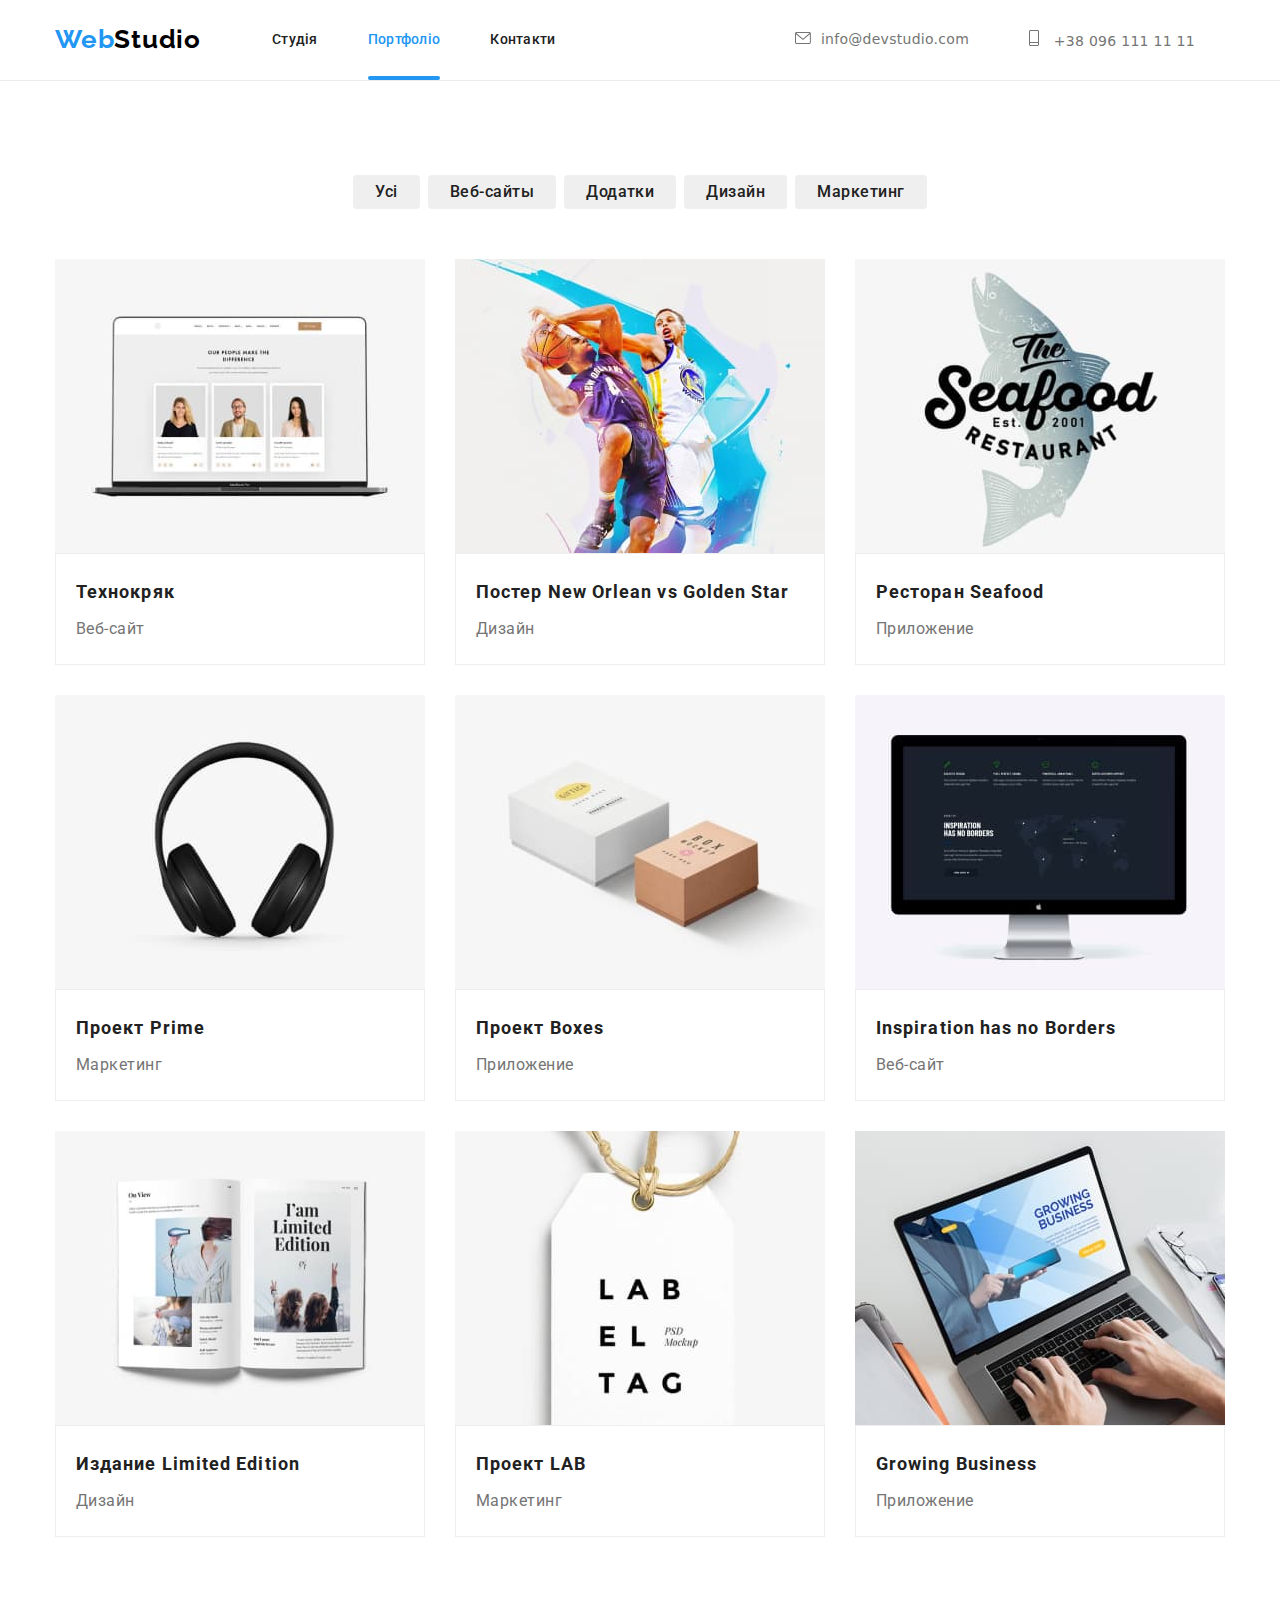
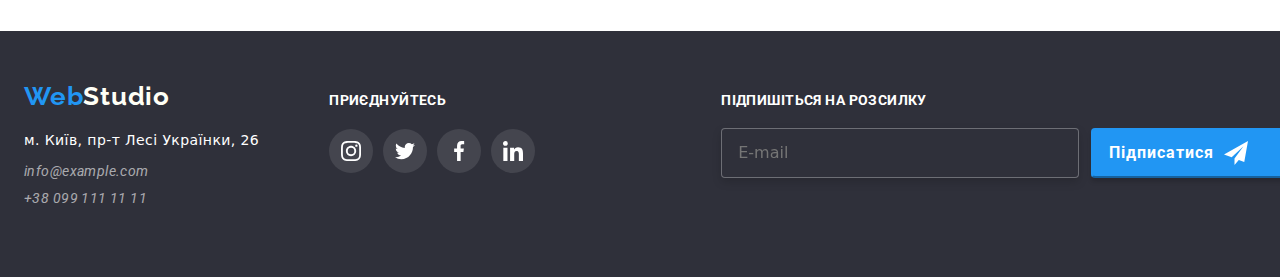
==== commit 77956f79: "Add files via upload" ====
--- a/portfolio.html
+++ b/portfolio.html
@@ -19,10 +19,16 @@
         <a href=""  class="log"  >
             <span class="logotipe">Web</span><span class="logotip">Studio</span> 
         </a>
-        <ul class="menu-li">
-            <li class="menu-item"><a class="menu-li" href="./index.html">Студия</a></li>
-            <li class="menu-item"><a class="menu-li" href="">Портфолио</a></li>
-            <li class="menu-item"><a class="menu-li" href="">Контакты</a></li>
+        <ul class="menu-li-1">
+            <li class="menu-item">
+                <a class="menu-li" href="./index.html">Студія</a>
+            </li>
+            <li class="menu-item">
+                <a class="menu-li current" href="">Портфоліо</a>
+            </li>
+            <li class="menu-item">
+                <a class="menu-li" href="">Контакти</a>
+            </li>
         </ul>
         </nav>
         <ul class="contact">
@@ -59,102 +65,140 @@
             <h1 hidden>Кнопки</h1>
             <ul class="menu-but">
             <li class="button-item">
-                <button class="but" type="button">Все</button> 
-            </li>
-            <li class="button-item">
-                <button class="but" type="button">Веб сайты</button> 
-            </li>
-            <li class="button-item">
-                <button class="but" type="button">Приложения</button> 
+                <button class="but" type="button">Усі</button> 
+            </li>
+            <li class="button-item">
+                <button class="but" type="button">Веб-сайты</button> 
+            </li>
+            <li class="button-item">
+                <button class="but" type="button">Додатки</button> 
             </li>
             <li class="button-item">
                 <button class="but" type="button">Дизайн</button> 
             </li>
             <li class="button-item">
-                <button class="but" type="button">маркетинг</button> 
+                <button class="but" type="button">Маркетинг</button> 
             </li>
             </ul>
             </div>
                 <h2 hidden>Картинки и опиание</h2>
                 <ul class="container photo-top">
                 <li class="project-photo-top">
-                    <a href="">
-                    <img  class="imphoto" src="./images/portfolio/pipl.jpg" alt="" width="370" height="294">
-                    </a>
+                    <div class="im-photo-text-div"> 
+                        <a href="#" class="im-photo-text">
+                         <p class="photo-text">Ресурс пропонує комплексні пропозиції з різним рівнем функціоналу та сервісів. Все це дозволить відвідувачу отримати вичерпні відомості про компанію чи приватну особу.
+                         </p>
+                         <img  class="imphoto" src="./images/portfolio/pipl.jpg" alt="" width="370" height="294">
+                    </div>
                     <div class="foto-div">
                     <h3 class="proekt">Технокряк</h3>
                     <p class="proek" lang="">Веб-сайт</p>
                     </div>
-                </li>
-                <li class="project-photo-top">
-                   <a href="">
+                    </a>
+                </li>
+                <li class="project-photo-top">
+                    <div class="im-photo-text-div">
+                   <a href="#" class="im-photo-text">
+                    <p class="photo-text">Ресурс пропонує комплексні пропозиції з різним рівнем функціоналу та сервісів. Все це дозволить відвідувачу отримати вичерпні відомості про компанію чи приватну особу.
+                    </p> 
                    <img class="imphoto" src="./images/portfolio/bol.jpg"   alt="" width="370" height="294">
-                   </a>
+                   </div>
                    <div class="foto-div">
                    <h3 class="proekt">Постер <span lang="en">New Orlean vs Golden Star</span> </h3>
                    <p class="proek" lang="">Дизайн</p>
                    </div>
-                </li>
-                <li class="project-photo-top">
-                    <a href="">
+                   </a>
+                </li>
+                <li class="project-photo-top">
+                    <div class="im-photo-text-div">
+                        <a href="#" class="im-photo-text">
+                        <p class="photo-text">Ресурс пропонує комплексні пропозиції з різним рівнем функціоналу та сервісів. Все це дозволить відвідувачу отримати вичерпні відомості про компанію чи приватну особу.
+                        </p> 
                     <img class="imphoto" src="./images/portfolio/fish.jpg" alt="" width="370" height="294">
-                    </a>
+                    </div>
                     <div class="foto-div">
                     <h3 class="proekt">Ресторан <span lang="en">Seafood</span></h3>
                     <p class="proek" lang="">Приложение</p>
                     </div>
+                   </a>
                 </li>
                 <li class="project-photo-top"> 
-                    <a href="">
+                    <div class="im-photo-text-div">
+                        <a href="#" class="im-photo-text">
+                        <p class="photo-text">Ресурс пропонує комплексні пропозиції з різним рівнем функціоналу та сервісів. Все це дозволить відвідувачу отримати вичерпні відомості про компанію чи приватну особу.
+                        </p> 
                     <img class="imphoto" src="./images/portfolio/song.jpg" alt="" width="370" height="294">
-                    </a>
+                    </div>
                     <div class="foto-div">
                     <h3 class="proekt">Проект <span lang="en">Prime</span></h3>
                     <p class="proek" lang="">Маркетинг</p>
                     </div>
-                </li>
-                <li class="project-photo-top">
+                   </a>
+                </li>
+                <li class="project-photo-top">
+                    <div class="im-photo-text-div">
+                        <a href="#" class="im-photo-text">
+                        <p class="photo-text">Ресурс пропонує комплексні пропозиції з різним рівнем функціоналу та сервісів. Все це дозволить відвідувачу отримати вичерпні відомості про компанію чи приватну особу.
+                        </p> 
                     <img class="imphoto" src="./images/portfolio/box.jpg" alt="" width="370" height="294">
+                    </div>
                     <div class="foto-div">
                     <h3 class="proekt">Проект <span lang="en">Boxes</span></h3>
                     <p class="proek" lang="">Приложение</p>
                     </div>
-                </li>
-                <li class="project-photo-top">
-                    <a href="">
+                    </a>
+                </li>
+                <li class="project-photo-top">
+                    <div class="im-photo-text-div">
+                        <a href="#" class="im-photo-text">
+                        <p class="photo-text">Ресурс пропонує комплексні пропозиції з різним рівнем функціоналу та сервісів. Все це дозволить відвідувачу отримати вичерпні відомості про компанію чи приватну особу.
+                        </p> 
                     <img class="imphoto" src="./images/portfolio/monitor.jpg" alt="" width="370" height="294">
-                    </a>
+                    </div>
                      <div class="foto-div" >
-                    <h3 class="proekt"> Inspiration has no Borders</h3>
+                    <h3 class="proekt">Inspiration has no Borders</h3>
                      <p class="proek" lang="">Веб-сайт</p>
                     </div>
-                </li>
-                <li class="project-photo-top">
-                    <a href="">
+                    </a>
+                </li>
+                <li class="==-">
+                 <div class="im-photo-text-div">
+                    <a href="#" class="im-photo-text">
+                        <p class="photo-text">Ресурс пропонує комплексні пропозиції з різним рівнем функціоналу та сервісів. Все це дозволить відвідувачу отримати вичерпні відомості про компанію чи приватну особу.
+                        </p> 
                     <img class="imphoto" src="./images/portfolio/book.jpg" alt="" width="370" height="294">
-                    </a>
+                        </div>
                     <div class="foto-div" >
                     <h3 class="proekt">Издание Limited Edition</h3>
                     <p class="proek" lang="">Дизайн</p>
                     </div>
-                </li>
-                <li class="project-photo-top">
-                    <a href="">
+                    </a>
+                </li>
+                <li class="project-photo-top">
+                        <div class="im-photo-text-div">
+                         <a href="" class="im-photo-text">
+                        <p class="photo-text">Ресурс пропонує комплексні пропозиції з різним рівнем функціоналу та сервісів. Все це дозволить відвідувачу отримати вичерпні відомості про компанію чи приватну особу.
+                        </p> 
                     <img class="imphoto" src="./images/portfolio/magazin.jpg" alt="" width="370" height="294">
-                    </a>
+                    </div>
                     <div class="foto-div"> 
                     <h3 class="proekt">Проект LAB</h3>
                     <p class="proek" lang="">Маркетинг</p>
                     </div>
-                </li>
-                <li class="project-photo-top">
-                    <a href="">
+                    </a>
+                </li>
+                <li class="project-photo-top">
+                    <div class="im-photo-text-div">
+                    <a href="" class="im-photo-text">
+                        <p class="photo-text">Ресурс пропонує комплексні пропозиції з різним рівнем функціоналу та сервісів. Все це дозволить відвідувачу отримати вичерпні відомості про компанію чи приватну особу.
+                        </p>
                     <img class="imphoto" src="./images/portfolio/nout.jpg" alt="" width="370" height="294">
-                    </a>
+                        </div>
                     <div class="foto-div">
                     <h3 class="proekt"><span lang="en">Growing Business</span></h3>
                     <p class="proek" lang="">Приложение</p>
                     </div>
+                    </a>
                 </li>
                </ul>
         </section>
@@ -163,12 +207,12 @@
 <!--FOOTER-->
 <footer class="footer">
     <div class="container log">
-        <div class=""
+        <div class="logogo"
     <a class="logo-footer"  href="">
         <span class="logotipe">Web</span><span class="logotips">Studio</span> 
     </a>
     <address>
-            <p class="cl13" href="">г. Киев, пр-т Леси Украинки, 26</p>
+            <p class="cl13" href="">м. Київ, пр-т Лесі Українки, 26</p>
     <ul class="list">
         <li class="cl2">
             <a class="cl" href="mailto:info@example.com">info@example.com </a>
@@ -180,34 +224,34 @@
 </address>
 </div>
 <div class="social-network">
-    <h3 class="soc-foot-h3">присоединяйтесь</h3>
+    <h3 class="soc-foot-h3">приєднуйтесь</h3>
     <div class="ссс">
     <ul class="social-list-footer">
-        <li class="social-list-item">
+        <li class="social-list-items">
             <a href="" class="social-link-footer">
-                <svg class="soc-icon-footer" width="20" hight="20">
+                <svg class="soc-icon-footer" width="20" height="20">
                     <use href="./images/svg1-2-3/symbol-defs.svg#icon-instagram-2"></use>
                 </svg>
             </a>
         </li>
-        <li class="social-list-item">
+        <li class="social-list-items">
             <a href="" class="social-link-footer">
-                <svg class="soc-icon-footer" width="20" hight="20">
+                <svg class="soc-icon-footer" width="20" height="20">
                     <use href="./images/svg1-2-3/symbol-defs.svg#icon-twitter-1"></use>
                 </svg>
             </a>
         </li>
-        <li class="social-list-item">
+        <li class="social-list-items">
             <a href="" class="social-link-footer">
-                <svg class="soc-icon-footer" width="20" hight="20">
+                <svg class="soc-icon-footer" width="20" height="20">
                     <use href="./images/svg1-2-3/symbol-defs.svg#icon-facebook-1"></use>
                 </svg>
             </a>
         </li>
     
-    <li class="social-list-item">
+    <li class="social-list-items">
         <a href="" class="social-link-footer">
-            <svg class="soc-icon-footer" width="20" hight="20">
+            <svg class="soc-icon-footer" width="20" height="20">
                 <use href="./images/svg1-2-3/symbol-defs.svg#icon-linkedin-1"></use>
             </svg>
         </a>
@@ -215,8 +259,34 @@
   </ul>
  </div>
     </div>
+   <div class="form-footer-div-1">
+    <form class="form-footer">
+        <div class="label-div-footer">
+        <p class="label-span-footer">Підпишіться на розсилку</p>
+
+        <input 
+          type="text"
+          name="user_maill"
+          pattern="^([a-z0-9_-]+\.)*[a-z0-9_-]+@[a-z0-9_-]+(\.[a-z0-9_-]+)*\.[a-z]{2,6}$"
+          class="label-input-footer"
+          placeholder="E-mail"
+          required
+
+        />
+       </div>
+       <div class="button-div-podpis">
+       <button type="submit" class="button-podpis">
+        <p class="podpis"> Підписатися</p>
+        <svg class="button-svg-podpis">
+            <use href="./images/footer-podpis-svg/symbol-defs.svg#icon-tellegram"></use>
+        </svg>
+       </button>
+       </div>
+    </form>
+</div>
     </div>
+
 </footer>
+</body>
+</html>
 <!--FOOTER-->
-</body>
-</html>--- a/css/styles2.css
+++ b/css/styles2.css
@@ -23,16 +23,14 @@
     --mail-color:  #757575; 
 }
 h1, h2, h3, p {
-    margin-top: 0;
-    margin-bottom: 0;
+    margin: 0;
     padding-left: 0;
 }
-
-ul,ol {
-    margin-top: o;
-    margin-bottom: 0;
+ul, ol {
+    margin: 0;
     padding-left: 0;
 }
+
 .list {
     list-style: none;
 }
@@ -47,8 +45,6 @@
 
 .page-header {
     border-bottom: #ECECEC 1px solid;
-     padding-top: 24px;
-    padding-bottom: 24px;
 }
 
 .page-header-container {
@@ -119,16 +115,28 @@
 
 }
 
+.menu-li-1 {
+    display: flex;
+    align-items: center;
+}
+
 
 .menu-li {
     font-family: 'Roboto', sans-serif;
 font-weight: 500;
 font-size: 14px;
+padding-top: 32px;
+padding: 32px 0;
 line-height: 1.14;
 letter-spacing: 0.02em;
 margin-left: auto;
 
-color:var(--text-color);
+color:var(--text-color); 
+transition:  transform 250ms cubic-bezier(0.4, 0, 0.2, 1);
+position: relative;
+display: block;
+cursor: pointer;
+
 }
 .menu-li:hover,
 .menu-li:focus {
@@ -196,6 +204,33 @@
 .contact-maill:hover,
 .contact-maill:focus {
     color: #2196F3;
+}
+
+
+.current::after {
+    content: '';
+    background-color: var(--text-color);
+    transition:  var(--transition-knob-color);
+}
+
+.menu-li.current::after{
+    position: absolute;
+    display: block;
+    bottom: 0px;
+    height: 4px;
+    width: 100%;
+    background-color: var(--knob-color);
+    border-radius: 2px;
+    
+    
+}
+
+.current {
+    color:var(--knob-color)
+}
+
+.menu-li:hover::after {
+    background-color:var(--text-color);
 }
 /*--/======================HEADER--*/
 
@@ -206,6 +241,7 @@
    margin-top: 50px;
    gap: 30px;
    background: #FFFFFF;
+   
 }
 .section-project{
     padding-top: 94px;
@@ -216,6 +252,7 @@
     padding: 20px;
     background: #FFFFFF;
     border: 1px solid #EEEEEE;
+
 }
 
 .menu-but {
@@ -243,13 +280,17 @@
     padding-bottom: 6px;
     padding-left: 22px;
     padding-right: 22px;
-    line-height: 30px;
+    line-height: 1.37;
+    transition: 250ms cubic-bezier(0.4, 0, 0.2, 1);
+    border: 0;
+    border-radius: 4px;
 }
 .but:hover,
 .but:focus {
     background-color: var(--knob-color);
     color: var(--whitey-color);
     box-shadow: 0px 3px 1px rgba(77, 138, 228, 0.1), 0px 1px 2px rgba(0, 0, 0, 0.08), 0px 2px 2px rgba(0, 0, 0, 0.12);
+    box-shadow: 250ms cubic-bezier(0.4, 0, 0.2, 1);
    
 }
 .proekt {
@@ -261,7 +302,6 @@
     
     letter-spacing: 0.06em;
     color: var(--text-color);
-    padding-bottom: 4px;
 
 }
 .proek {
@@ -277,6 +317,7 @@
 display: block;
     max-width: 100%;
     height: auto;
+    margin-top: 4px;
 }
 
 .contact {
@@ -285,7 +326,7 @@
     gap: 30px;
 }
 
-.photo-top :hover {
+.project-photo-top:hover {
     box-shadow: 0px 1px 1px rgba(0, 0, 0, 0.12), 0px 4px 4px rgba(0, 0, 0, 0.06), 1px 4px 6px rgba(0, 0, 0, 0.16);
 }
 
@@ -294,14 +335,62 @@
     max-width: 100%;
     height: auto;
 }
+
+.im-photo-text-div {
+    position: relative;
+    overflow: hidden;
+    
+}
+.im-photo-text {
+    display: block;
+    position: relative;
+    overflow: hidden;
+}
+.photo-text {
+font-family: 'Roboto';
+font-style: normal;
+font-weight: 400;
+font-size: 18px;
+line-height: 1.56;
+width: 100%;
+height: 100%;
+
+transform: translate(0,100%);
+transition: transform 250ms cubic-bezier(0.4, 0, 0.2, 1);
+overflow: hidden;
+position: absolute;
+color: var(--whitey-color);
+background:rgba(33, 150, 243, 0.9);
+padding-left: 24px;
+padding-right: 24px;
+padding-top: 63px;
+
+}
+.im-photo-text:hover .photo-text,
+.im-photo-text:focus .photo-text
+ {
+    transform: translate(0, 0);
+}
+
+.im-photo-text-bige {
+    position: relative;
+    overflow: hidden;
+}
+.im-photo-text-bige:hover .photo-text,
+.im-photo-text-bige:focus .photo-text {
+    transform: translate(0, 0);
+}
+
 /*============+HERO==========================*/
-
 /*=================FOOTER====================*/
 .footer {
     padding-top: 60px;
     padding-bottom: 60px;
     background: #2F303A;
     
+}
+.logogo {
+    flex-shrink: 0;
 }
 .log {
     display: flex;
@@ -417,6 +506,7 @@
     border-radius: 50%;
     justify-content: center;
     align-items: center;
+    transition: 250ms cubic-bezier(0.4, 0, 0.2, 1);
 }
 
 .social-link-footer :hover
@@ -434,6 +524,85 @@
     background-color: #2196F3; 
 }
 
-
-
+.label-span-footer {
+    font-family: 'Roboto', sans-serif;
+font-style: normal;
+font-weight: 700;
+font-size: 14px;
+line-height: 16px;
+letter-spacing: 0.03em;
+text-transform: uppercase;
+
+color: #FFFFFF;
+margin-bottom: 20px;
+
+}
+
+.form-footer  {
+    display: flex;
+    margin-left: 93px;
+    -webkit-box-align: end;
+    -ms-flex-align: end;
+    align-items: flex-end;
+}
+
+.label-input-footer {
+    width: 358px;
+    height: 50px;
+    border: 1px solid rgba(255, 255, 255, 0.3);
+filter: drop-shadow(0px 4px 4px rgba(0, 0, 0, 0.15));
+border-radius: 4px;
+background-color: #2F303A;
+color: #F5F4FA;
+transition: 250ms cubic-bezier(0.4, 0, 0.2, 1);
+padding-left: 16px;
+
+}
+
+.label-input-footer:focus {
+    outline: none;
+    border-color: var(--whitey-color);
+}
+
+.label-div-footer {
+   margin-left: 93px; 
+}
+
+.button-div-podpis {
+    margin-left: 12px;
+}
+
+.button-podpis {
+width: 200px;
+height: 50px;
+cursor: pointer;
+
+background: #2196F3;
+box-shadow: 0px 4px 4px rgba(0, 0, 0, 0.15);
+border-radius: 4px;
+border-color: #2196F3;
+display: inline-flex;
+align-items: center;
+
+}
+
+.podpis {
+    font-family: 'Roboto', sans-serif;
+font-weight: 700;
+font-size: 16px;
+line-height: 1.87;
+
+letter-spacing: 0.06em;
+
+color:var(--whitey-color);
+margin: 10px;
+
+}
+
+.button-svg-podpis {
+    width: 24px;
+    height: 24px;
+    fill: var(--whitey-color);
+}
+    
 /*=================FOOTER====================*/